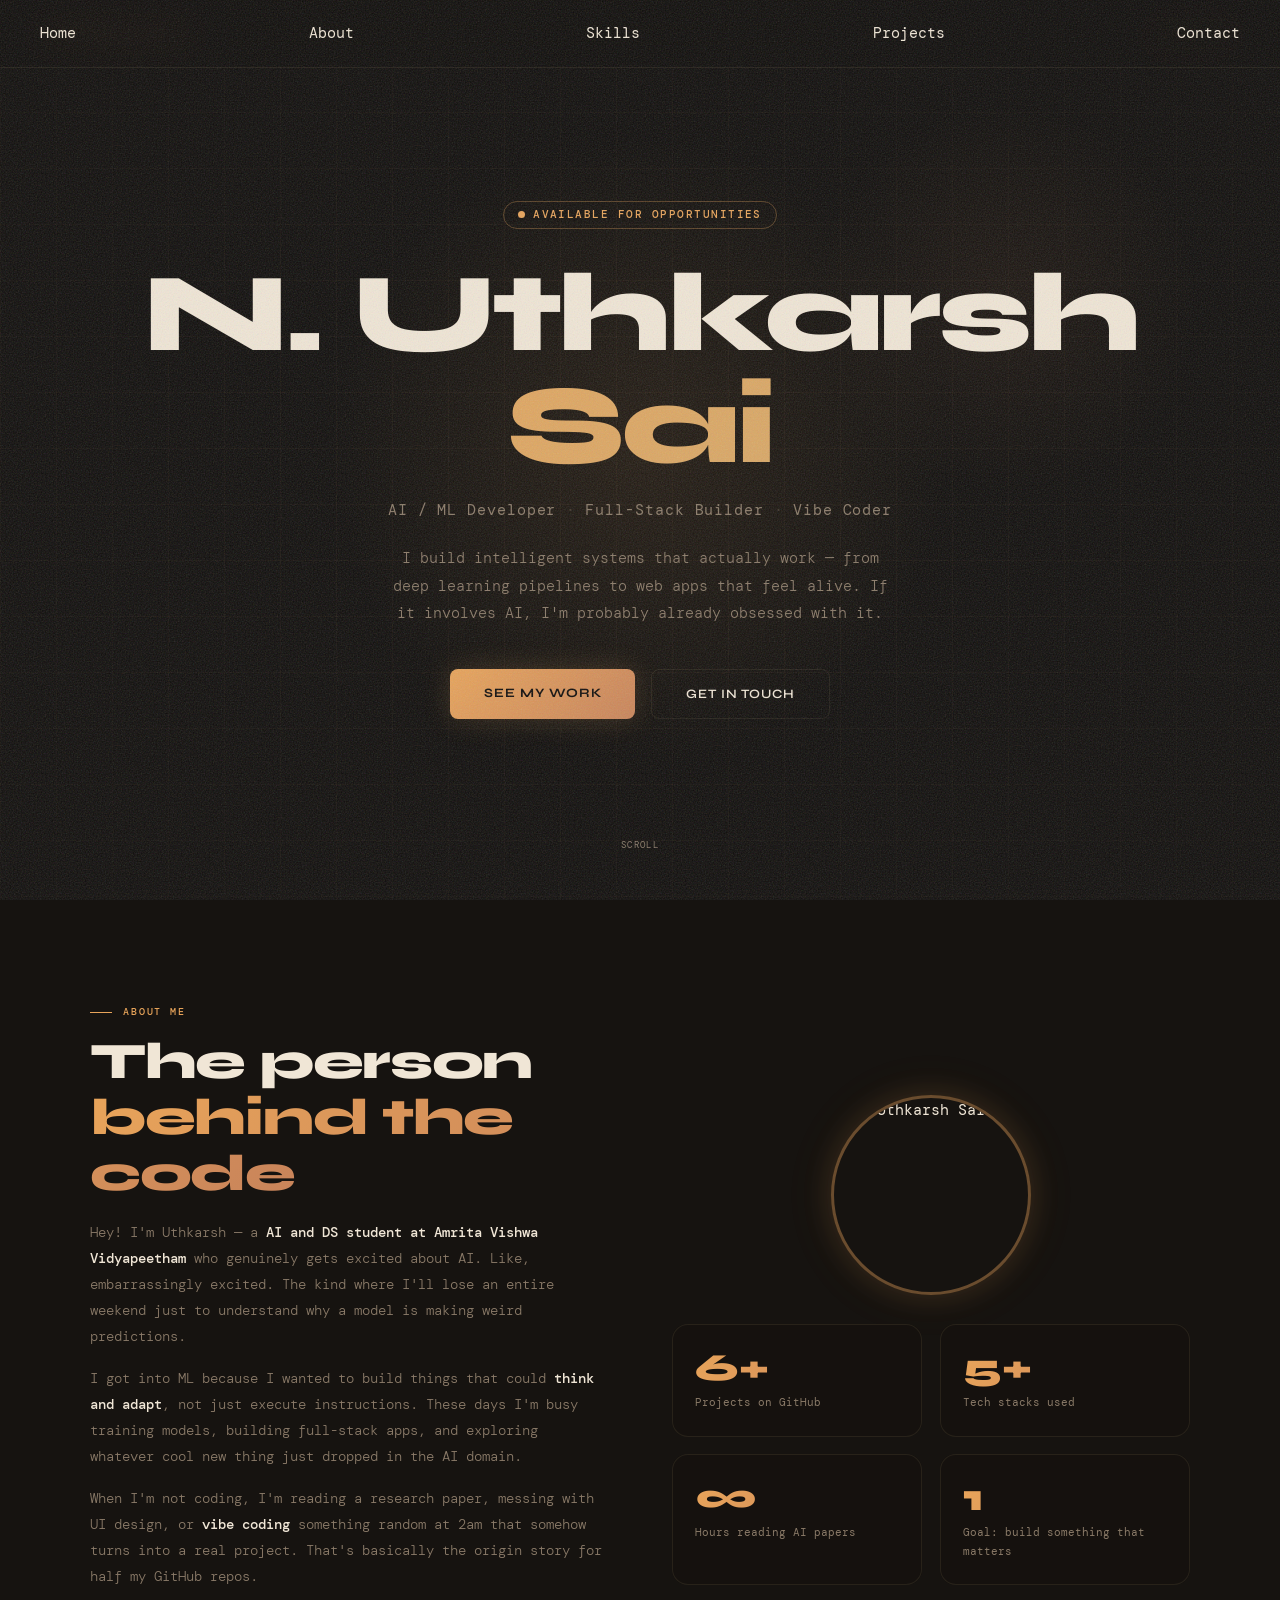
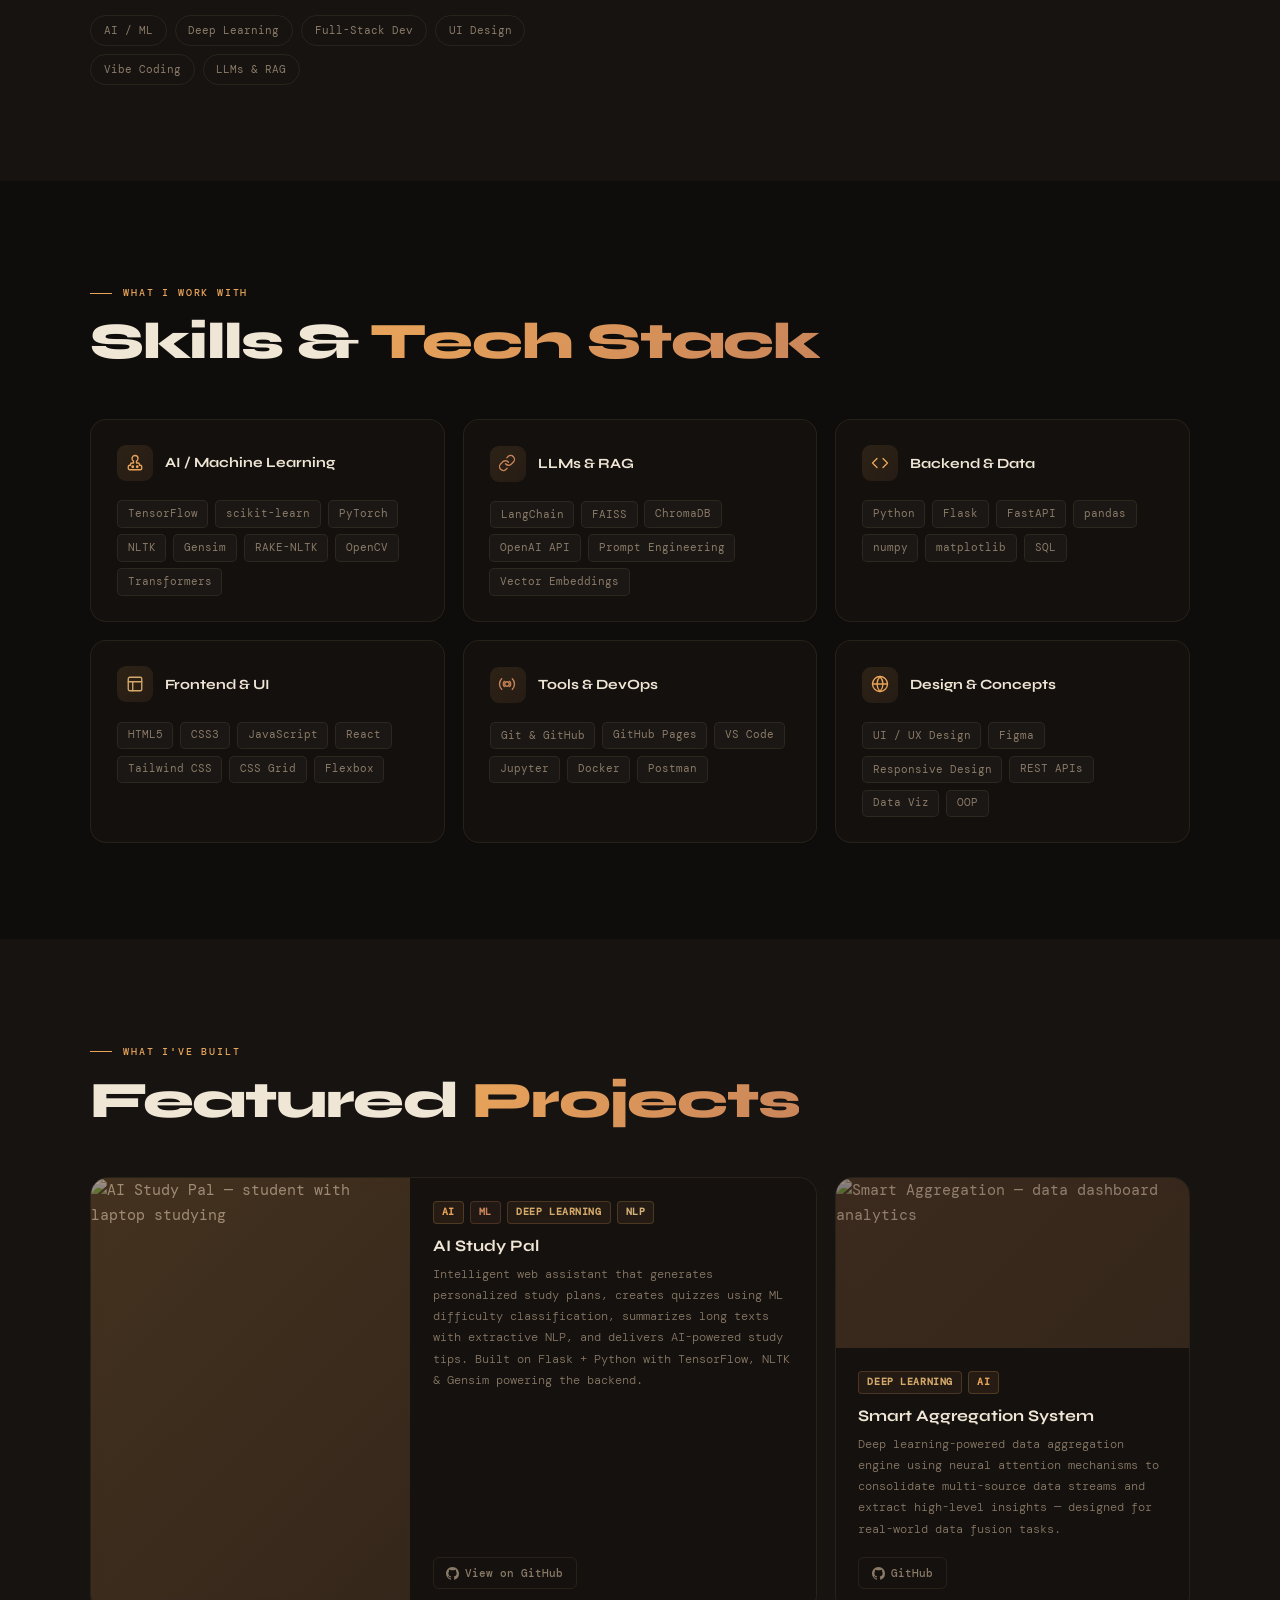
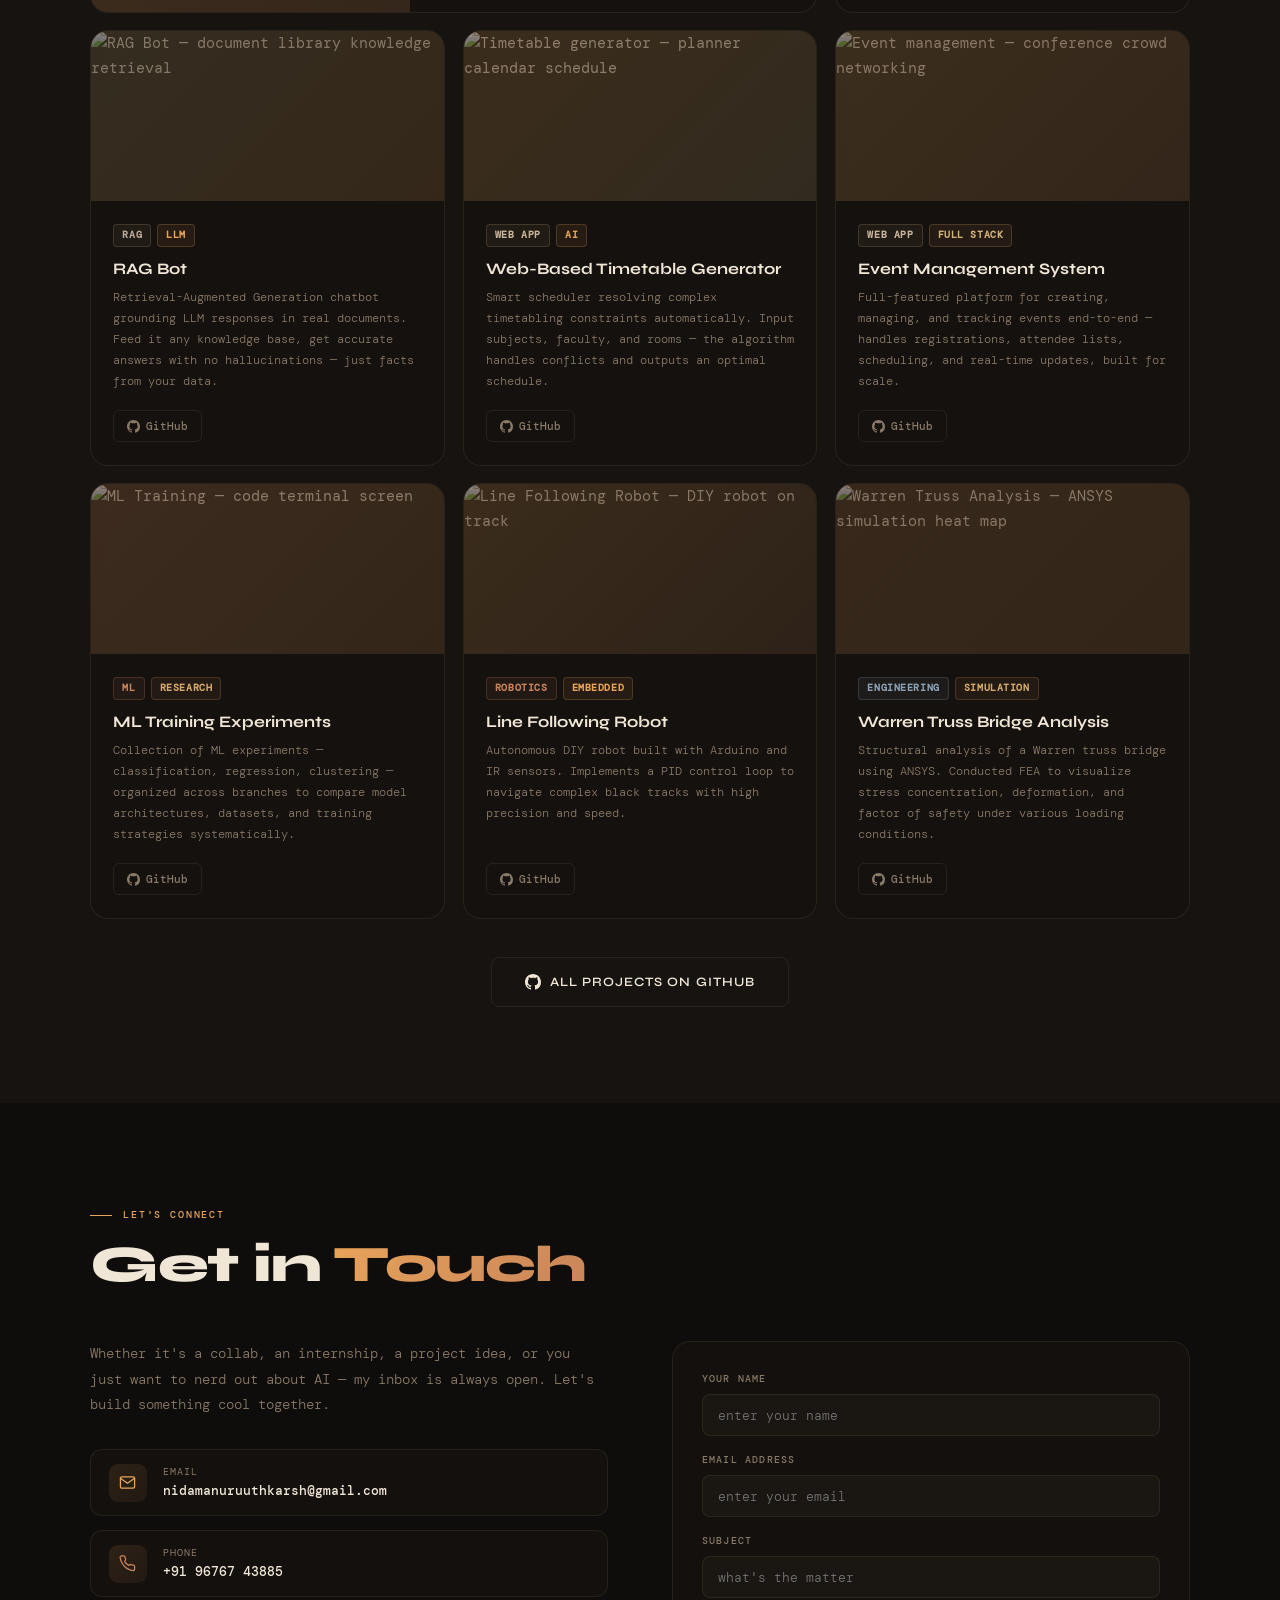
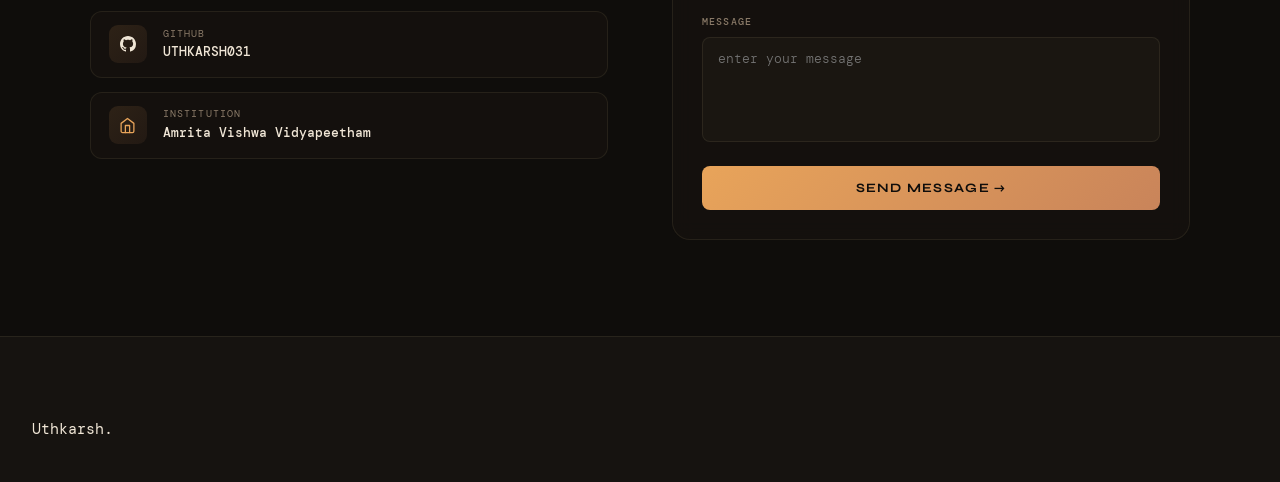
==== index.html @ 948c29a7 "Rename portfolio.html to index.html" ====
<!DOCTYPE html>
<html lang="en">

<head>
  <meta charset="UTF-8" />
  <meta name="viewport" content="width=device-width, initial-scale=1.0" />
  <title>N. Uthkarsh Sai — AI/ML Developer</title>
  <link rel="preconnect" href="https://fonts.googleapis.com" />
  <link rel="preconnect" href="https://fonts.gstatic.com" crossorigin />
  <link
    href="https://fonts.googleapis.com/css2?family=Syne:wght@400;500;600;700;800&family=DM+Mono:wght@300;400;500&display=swap"
    rel="stylesheet" />

  <style>
    /* ======================================================
       TOKENS
    ====================================================== */
    :root {
      --bg: #0f0d0b;
      --surface: #161310;
      --surface2: #1e1a15;
      --border: rgba(255, 220, 160, 0.08);
      --accent: #e8a45a;
      --accent2: #c9845a;
      --accent3: #d4a96a;
      --text: #f0e6d6;
      --muted: #8a7a68;
      --card: rgba(22, 18, 14, 0.8);
      --r: 16px;
      --nh: 68px;
    }

    /* ======================================================
       RESET
    ====================================================== */
    *,
    *::before,
    *::after {
      box-sizing: border-box;
      margin: 0;
      padding: 0;
    }

    html {
      scroll-behavior: smooth;
      scroll-padding-top: var(--nh);
    }

    body {
      background: var(--bg);
      color: var(--text);
      font-family: 'DM Mono', monospace;
      font-size: 15px;
      line-height: 1.65;
      overflow-x: hidden;
    }

    a {
      color: inherit;
      text-decoration: none;
    }

    ul {
      list-style: none;
    }

    ::-webkit-scrollbar {
      width: 3px;
    }

    ::-webkit-scrollbar-track {
      background: var(--bg);
    }

    ::-webkit-scrollbar-thumb {
      background: var(--accent2);
      border-radius: 2px;
    }

    /* grain overlay */
    body::after {
      content: '';
      position: fixed;
      inset: 0;
      pointer-events: none;
      z-index: 9000;
      opacity: 0.18;
      background-image: url("data:image/svg+xml,%3Csvg xmlns='http://www.w3.org/2000/svg' width='300' height='300'%3E%3Cfilter id='n'%3E%3CfeTurbulence type='fractalNoise' baseFrequency='0.75' numOctaves='4' stitchTiles='stitch'/%3E%3C/filter%3E%3Crect width='300' height='300' filter='url(%23n)' opacity='1'/%3E%3C/svg%3E");
    }

    /* ======================================================
       CHECKBOX-POWERED MOBILE MENU  (zero JS)
    ====================================================== */
    #nav-toggle {
      display: none;
    }

    nav {
      position: fixed;
      top: 0;
      left: 0;
      right: 0;
      z-index: 500;
      height: var(--nh);
      display: flex;
      align-items: center;
      justify-content: space-between;
      padding: 0 2.5rem;
      background: rgba(15, 13, 11, 0.9);
      backdrop-filter: blur(18px);
      border-bottom: 1px solid var(--border);
    }

    .nav-logo {
      font-family: 'Syne', sans-serif;
      font-weight: 800;
      font-size: 1.3rem;
      letter-spacing: -0.02em;
      background: linear-gradient(120deg, #e8a45a, #c9845a);
      -webkit-background-clip: text;
      -webkit-text-fill-color: transparent;
      background-clip: text;
    }

    .nav-links {
      display: flex;
      gap: 2.5rem;
      align-items: center;
    }

    .nav-links a {
      font-size: 0.7rem;
      font-weight: 500;
      color: var(--muted);
      text-transform: uppercase;
      letter-spacing: 0.14em;
      transition: color 0.2s;
      position: relative;
      padding-bottom: 2px;
    }

    .nav-links a::after {
      content: '';
      position: absolute;
      bottom: 0;
      left: 0;
      width: 0;
      height: 1px;
      background: var(--accent);
      transition: width 0.3s ease;
    }

    .nav-links a:hover {
      color: var(--text);
    }

    .nav-links a:hover::after {
      width: 100%;
    }

    .nav-cta {
      padding: 0.42rem 1.05rem !important;
      border: 1px solid var(--accent) !important;
      border-radius: 6px;
      color: var(--accent) !important;
      transition: background 0.2s, color 0.2s !important;
    }

    .nav-cta::after {
      display: none !important;
    }

    .nav-cta:hover {
      background: var(--accent) !important;
      color: var(--bg) !important;
    }

    /* hamburger */
    .ham {
      display: none;
      flex-direction: column;
      gap: 5px;
      cursor: pointer;
    }

    .ham span {
      display: block;
      width: 22px;
      height: 2px;
      background: var(--text);
      border-radius: 2px;
      transition: all 0.3s ease;
      transform-origin: center;
    }

    /* mobile drawer */
    .mobile-nav {
      position: fixed;
      top: var(--nh);
      left: 0;
      right: 0;
      background: rgba(15, 13, 11, 0.97);
      backdrop-filter: blur(20px);
      border-bottom: 1px solid var(--border);
      padding: 1rem 2rem 1.5rem;
      z-index: 490;
      display: none;
      flex-direction: column;
    }

    .mobile-nav a {
      display: block;
      padding: 0.85rem 0;
      font-size: 0.8rem;
      color: var(--muted);
      border-bottom: 1px solid var(--border);
      text-transform: uppercase;
      letter-spacing: 0.12em;
      transition: color 0.2s;
    }

    .mobile-nav a:hover {
      color: var(--accent);
    }

    #nav-toggle:checked~.mobile-nav {
      display: flex;
    }

    #nav-toggle:checked~nav .ham span:nth-child(1) {
      transform: rotate(45deg) translate(5px, 5px);
    }

    #nav-toggle:checked~nav .ham span:nth-child(2) {
      opacity: 0;
      width: 0;
    }

    #nav-toggle:checked~nav .ham span:nth-child(3) {
      transform: rotate(-45deg) translate(5px, -5px);
    }

    /* ======================================================
       HERO
    ====================================================== */
    #hero {
      min-height: 100vh;
      display: flex;
      flex-direction: column;
      align-items: center;
      justify-content: center;
      text-align: center;
      padding: calc(var(--nh) + 4rem) 2rem 7rem;
      position: relative;
      overflow: hidden;
    }

    .hero-grid {
      position: absolute;
      inset: 0;
      background-image:
        linear-gradient(rgba(232, 164, 90, 0.04) 1px, transparent 1px),
        linear-gradient(90deg, rgba(232, 164, 90, 0.04) 1px, transparent 1px);
      background-size: 56px 56px;
      animation: gridShift 18s linear infinite;
    }

    .hero-grid::after {
      content: '';
      position: absolute;
      inset: 0;
      background: radial-gradient(ellipse at center, transparent 35%, rgba(15, 13, 11, 0.65) 100%);
      pointer-events: none;
    }

    @keyframes gridShift {
      0% {
        background-position: 0 0
      }

      100% {
        background-position: 56px 56px
      }
    }

    .glow-a {
      position: absolute;
      width: 680px;
      height: 680px;
      background: radial-gradient(circle, rgba(232, 164, 90, 0.09) 0%, transparent 65%);
      top: 50%;
      left: 50%;
      transform: translate(-50%, -50%);
      animation: breathe 7s ease-in-out infinite;
      pointer-events: none;
    }

    .glow-b {
      position: absolute;
      width: 420px;
      height: 420px;
      background: radial-gradient(circle, rgba(201, 132, 90, 0.07) 0%, transparent 65%);
      top: 10%;
      right: 5%;
      animation: breathe-b 9s ease-in-out infinite reverse;
      pointer-events: none;
    }

    @keyframes breathe {

      0%,
      100% {
        opacity: 0.7;
        transform: translate(-50%, -50%) scale(1);
      }

      50% {
        opacity: 1;
        transform: translate(-50%, -50%) scale(1.12);
      }
    }

    @keyframes breathe-b {

      0%,
      100% {
        opacity: 0.7;
        transform: scale(1);
      }

      50% {
        opacity: 1;
        transform: scale(1.1);
      }
    }

    .hero-badge {
      display: inline-flex;
      align-items: center;
      gap: 0.5rem;
      padding: 0.28rem 0.9rem;
      border: 1px solid rgba(232, 164, 90, 0.32);
      border-radius: 100px;
      font-size: 0.66rem;
      font-weight: 500;
      color: var(--accent);
      letter-spacing: 0.14em;
      text-transform: uppercase;
      margin-bottom: 1.8rem;
      position: relative;
      animation: fadeUp 0.7s ease both;
    }

    .dot {
      width: 7px;
      height: 7px;
      background: var(--accent);
      border-radius: 50%;
      flex-shrink: 0;
      position: relative;
      animation: blink 1.4s ease-in-out infinite;
    }

    .dot::after {
      content: '';
      position: absolute;
      inset: -3px;
      border-radius: 50%;
      border: 1px solid var(--accent);
      animation: ping 1.4s ease-out infinite;
      opacity: 0;
    }

    @keyframes ping {
      0% {
        transform: scale(1);
        opacity: 0.6
      }

      100% {
        transform: scale(2.2);
        opacity: 0
      }
    }

    @keyframes blink {

      0%,
      100% {
        opacity: 1
      }

      50% {
        opacity: 0.15
      }
    }

    .hero-name {
      font-family: 'Syne', sans-serif;
      font-size: clamp(3.2rem, 9vw, 7rem);
      font-weight: 800;
      line-height: 1.0;
      letter-spacing: -0.035em;
      animation: fadeUp 0.8s ease 0.1s both;
    }

    .hero-name .plain {
      display: block;
      color: var(--text);
    }

    .hero-name .grad {
      display: block;
      background: linear-gradient(125deg, #e8a45a 0%, #d4a96a 45%, #c9845a 100%);
      background-size: 200%;
      -webkit-background-clip: text;
      -webkit-text-fill-color: transparent;
      background-clip: text;
      animation: shimmer 5s ease infinite;
    }

    @keyframes shimmer {
      0% {
        background-position: 0% 50%;
      }

      50% {
        background-position: 100% 50%;
      }

      100% {
        background-position: 0% 50%;
      }
    }

    .hero-role {
      font-size: clamp(0.75rem, 1.8vw, 0.95rem);
      color: var(--muted);
      margin: 1rem 0 1.4rem;
      letter-spacing: 0.06em;
      animation: fadeUp 0.8s ease 0.2s both;
    }

    .hero-role .sep {
      margin: 0 0.6rem;
      opacity: 0.35;
    }

    .hero-desc {
      font-size: 0.95rem;
      color: var(--muted);
      max-width: 510px;
      margin: 0 auto 2.6rem;
      line-height: 1.8;
      font-weight: 300;
      animation: fadeUp 0.8s ease 0.3s both;
    }

    .hero-btns {
      display: flex;
      gap: 1rem;
      justify-content: center;
      flex-wrap: wrap;
      animation: fadeUp 0.8s ease 0.4s both;
    }

    .btn-p {
      padding: 0.85rem 2.1rem;
      background: linear-gradient(135deg, #e8a45a, #c9845a);
      color: #0f0d0b;
      font-family: 'Syne', sans-serif;
      font-weight: 700;
      font-size: 0.8rem;
      letter-spacing: 0.08em;
      text-transform: uppercase;
      border-radius: 8px;
      transition: transform 0.25s, box-shadow 0.25s;
      box-shadow: 0 0 28px rgba(232, 164, 90, 0.2);
    }

    .btn-p:hover {
      transform: translateY(-3px);
      box-shadow: 0 0 50px rgba(232, 164, 90, 0.36);
    }

    .btn-o {
      padding: 0.85rem 2.1rem;
      border: 1px solid var(--border);
      color: var(--text);
      font-family: 'Syne', sans-serif;
      font-weight: 600;
      font-size: 0.8rem;
      letter-spacing: 0.08em;
      text-transform: uppercase;
      border-radius: 8px;
      transition: border-color 0.25s, color 0.25s, transform 0.25s;
    }

    .btn-o:hover {
      border-color: var(--accent2);
      color: var(--accent2);
      transform: translateY(-3px);
    }

    .scroll-cue {
      position: absolute;
      bottom: 2.5rem;
      left: 50%;
      transform: translateX(-50%);
      display: flex;
      flex-direction: column;
      align-items: center;
      gap: 0.4rem;
    }

    .scroll-cue span {
      font-size: 0.58rem;
      color: var(--muted);
      text-transform: uppercase;
      letter-spacing: 0.16em;
    }

    .scroll-bar {
      width: 1px;
      height: 0;
      background: linear-gradient(to bottom, var(--accent), transparent);
      animation: grow 2s ease-in-out infinite;
    }

    @keyframes grow {
      0% {
        height: 0;
        opacity: 1
      }

      60% {
        height: 44px;
        opacity: 1
      }

      100% {
        height: 44px;
        opacity: 0
      }
    }



    @keyframes fadeUp {
      from {
        opacity: 0;
        transform: translateY(22px);
      }

      to {
        opacity: 1;
        transform: translateY(0);
      }
    }

    /* ======================================================
       SECTION SHARED
    ====================================================== */
    section {
      padding: 6rem 2rem;
    }

    .container {
      max-width: 1100px;
      margin: 0 auto;
    }

    .eyebrow {
      display: inline-flex;
      align-items: center;
      gap: 0.7rem;
      font-size: 0.63rem;
      font-weight: 500;
      color: var(--accent);
      text-transform: uppercase;
      letter-spacing: 0.18em;
      margin-bottom: 0.8rem;
    }

    .eyebrow::before {
      content: '';
      display: block;
      width: 22px;
      height: 1px;
      background: var(--accent);
    }

    .sec-title {
      font-family: 'Syne', sans-serif;
      font-size: clamp(2rem, 4.5vw, 3.2rem);
      font-weight: 800;
      letter-spacing: -0.025em;
      line-height: 1.1;
      margin-bottom: 1rem;
    }

    .sec-title em {
      font-style: normal;
      background: linear-gradient(125deg, #e8a45a, #c9845a);
      -webkit-background-clip: text;
      -webkit-text-fill-color: transparent;
      background-clip: text;
    }

    /* ======================================================
       ABOUT
    ====================================================== */
    #about {
      background: var(--surface);
    }

    .about-grid {
      display: grid;
      grid-template-columns: 1fr 1fr;
      gap: 4rem;
      align-items: center;
    }

    .about-text p {
      font-size: 0.88rem;
      color: var(--muted);
      line-height: 1.85;
      margin-bottom: 1rem;
      font-weight: 300;
    }

    .about-text p strong {
      color: var(--text);
      font-weight: 500;
    }

    .chips {
      display: flex;
      flex-wrap: wrap;
      gap: 0.5rem;
      margin-top: 1.6rem;
    }

    .chip {
      padding: 0.33rem 0.8rem;
      border: 1px solid var(--border);
      border-radius: 100px;
      font-size: 0.7rem;
      color: var(--muted);
      transition: border-color 0.25s, color 0.25s;
    }

    .chip:hover {
      border-color: var(--accent);
      color: var(--accent);
    }

    .stat-grid {
      display: grid;
      grid-template-columns: 1fr 1fr;
      gap: 1.1rem;
    }

    .profile-pic-wrap {
      display: flex;
      justify-content: center;
      margin-bottom: 1.8rem;
    }

    .profile-pic {
      width: 200px;
      height: 200px;
      border-radius: 50%;
      object-fit: cover;
      object-position: top;
      border: 3px solid rgba(232, 164, 90, 0.4);
      box-shadow: 0 0 30px rgba(232, 164, 90, 0.15), 0 0 60px rgba(232, 164, 90, 0.06);
      transition: transform 0.4s, box-shadow 0.4s;
    }

    .profile-pic:hover {
      transform: scale(1.05);
      box-shadow: 0 0 40px rgba(232, 164, 90, 0.3), 0 0 80px rgba(232, 164, 90, 0.1);
    }

    .stat-box {
      background: var(--card);
      border: 1px solid var(--border);
      border-radius: var(--r);
      padding: 1.5rem 1.4rem;
      backdrop-filter: blur(8px);
      transition: border-color 0.3s, transform 0.3s;
    }

    .stat-box:hover {
      border-color: rgba(232, 164, 90, 0.35);
      transform: translateY(-4px);
    }

    .stat-n {
      font-family: 'Syne', sans-serif;
      font-size: 2.4rem;
      font-weight: 800;
      background: linear-gradient(120deg, #e8a45a, #c9845a);
      -webkit-background-clip: text;
      -webkit-text-fill-color: transparent;
      background-clip: text;
      line-height: 1;
      margin-bottom: 0.35rem;
    }

    .stat-l {
      font-size: 0.7rem;
      color: var(--muted);
    }

    /* ======================================================
       SKILLS
    ====================================================== */
    #skills {
      background: var(--bg);
    }

    .skills-grid {
      display: grid;
      grid-template-columns: repeat(auto-fit, minmax(268px, 1fr));
      gap: 1.1rem;
      margin-top: 3rem;
    }

    .sk-card {
      background: var(--card);
      border: 1px solid var(--border);
      border-radius: var(--r);
      padding: 1.6rem;
      backdrop-filter: blur(8px);
      transition: border-color 0.3s, transform 0.3s, box-shadow 0.3s;
    }

    .sk-card:hover {
      border-color: rgba(201, 132, 90, 0.38);
      transform: translateY(-5px);
      box-shadow: 0 16px 50px rgba(0, 0, 0, 0.45), 0 -1px 0 0 rgba(232, 164, 90, 0.3);
    }

    .sk-head {
      display: flex;
      align-items: center;
      gap: 0.75rem;
      margin-bottom: 1.2rem;
    }

    .sk-ico {
      width: 36px;
      height: 36px;
      background: linear-gradient(135deg, rgba(232, 164, 90, 0.12), rgba(201, 132, 90, 0.1));
      border-radius: 9px;
      display: grid;
      place-items: center;
      font-size: 1rem;
      flex-shrink: 0;
    }

    .sk-cat {
      font-family: 'Syne', sans-serif;
      font-size: 0.88rem;
      font-weight: 700;
    }

    .pill-row {
      display: flex;
      flex-wrap: wrap;
      gap: 0.42rem;
    }

    .pill {
      padding: 0.23rem 0.62rem;
      background: rgba(255, 255, 255, 0.03);
      border: 1px solid var(--border);
      border-radius: 5px;
      font-size: 0.68rem;
      color: var(--muted);
      transition: color 0.2s, border-color 0.2s;
    }

    .pill:hover {
      color: var(--text);
      border-color: var(--accent2);
    }

    /* ======================================================
       PROJECTS
    ====================================================== */
    #projects {
      background: var(--surface);
    }

    .proj-grid {
      display: grid;
      grid-template-columns: repeat(3, 1fr);
      gap: 1.1rem;
      margin-top: 3rem;
    }

    .pc {
      background: var(--card);
      border: 1px solid var(--border);
      border-radius: 18px;
      overflow: hidden;
      backdrop-filter: blur(8px);
      transition: border-color 0.35s, transform 0.35s, box-shadow 0.35s;
      display: flex;
      flex-direction: column;
    }

    .pc:hover {
      border-color: rgba(232, 164, 90, 0.32);
      transform: translateY(-7px);
      box-shadow: 0 22px 65px rgba(0, 0, 0, 0.5), 0 0 28px rgba(232, 164, 90, 0.08);
    }

    .pc.feat {
      grid-column: span 2;
      flex-direction: row;
    }

    .pthumb {
      min-height: 170px;
      display: flex;
      align-items: center;
      justify-content: center;
      position: relative;
      overflow: hidden;
      flex-shrink: 0;
    }

    .pc:hover .pthumb-img {
      opacity: 0.65 !important;
      transform: scale(1.06);
    }

    .pc.feat .pthumb {
      width: 44%;
      min-height: unset;
    }




    .pbody {
      padding: 1.4rem;
      display: flex;
      flex-direction: column;
      flex: 1;
    }

    .ptags {
      display: flex;
      flex-wrap: wrap;
      gap: 0.38rem;
      margin-bottom: 0.75rem;
    }

    .pt {
      padding: 0.16rem 0.5rem;
      border-radius: 4px;
      font-size: 0.6rem;
      font-weight: 600;
      letter-spacing: 0.06em;
      text-transform: uppercase;
    }

    .t-ai {
      background: rgba(232, 164, 90, 0.08);
      color: #e8a45a;
      border: 1px solid rgba(232, 164, 90, 0.22);
    }

    .t-ml {
      background: rgba(201, 132, 90, 0.08);
      color: #c9845a;
      border: 1px solid rgba(201, 132, 90, 0.22);
    }

    .t-dl {
      background: rgba(212, 140, 90, 0.08);
      color: #d4a96a;
      border: 1px solid rgba(212, 140, 90, 0.22);
    }

    .t-web {
      background: rgba(180, 155, 110, 0.08);
      color: #c8b49a;
      border: 1px solid rgba(180, 155, 110, 0.22);
    }

    .t-nlp {
      background: rgba(212, 160, 90, 0.08);
      color: #d4b07a;
      border: 1px solid rgba(212, 160, 90, 0.22);
    }

    .t-rag {
      background: rgba(180, 155, 110, 0.08);
      color: #b8a898;
      border: 1px solid rgba(180, 155, 110, 0.22);
    }

    .t-eng {
      background: rgba(140, 160, 180, 0.08);
      color: #8aa0b4;
      border: 1px solid rgba(140, 160, 180, 0.22);
    }

    .ptitle {
      font-family: 'Syne', sans-serif;
      font-size: 1rem;
      font-weight: 700;
      line-height: 1.3;
      margin-bottom: 0.45rem;
    }

    .pdesc {
      font-size: 0.78rem;
      color: var(--muted);
      line-height: 1.7;
      margin-bottom: 1.1rem;
      flex: 1;
      font-weight: 300;
    }

    .pfoot {
      display: flex;
      gap: 0.65rem;
      margin-top: auto;
    }

    .plink {
      display: inline-flex;
      align-items: center;
      gap: 0.38rem;
      font-size: 0.7rem;
      font-weight: 500;
      color: var(--muted);
      padding: 0.36rem 0.8rem;
      border: 1px solid var(--border);
      border-radius: 6px;
      transition: color 0.2s, border-color 0.2s;
    }

    .plink:hover {
      color: var(--accent);
      border-color: var(--accent);
    }

    .plink svg {
      width: 13px;
      height: 13px;
      flex-shrink: 0;
    }

    .proj-cta {
      text-align: center;
      margin-top: 2.4rem;
    }

    /* ======================================================
       CONTACT
    ====================================================== */
    #contact {
      background: var(--bg);
    }

    .contact-grid {
      display: grid;
      grid-template-columns: 1fr 1fr;
      gap: 4rem;
      align-items: start;
      margin-top: 3rem;
    }

    .contact-blurb {
      font-size: 0.88rem;
      color: var(--muted);
      line-height: 1.8;
      margin-bottom: 2rem;
      font-weight: 300;
    }

    .clist {
      display: flex;
      flex-direction: column;
      gap: 0.85rem;
    }

    .ci {
      display: flex;
      align-items: center;
      gap: 1rem;
      padding: 0.85rem 1.1rem;
      background: var(--card);
      border: 1px solid var(--border);
      border-radius: 12px;
      transition: border-color 0.25s, transform 0.25s;
    }

    .ci:hover {
      border-color: rgba(232, 164, 90, 0.35);
      transform: translateX(5px);
    }

    .cico {
      width: 38px;
      height: 38px;
      background: linear-gradient(135deg, rgba(232, 164, 90, 0.12), rgba(201, 132, 90, 0.08));
      border-radius: 9px;
      display: grid;
      place-items: center;
      font-size: 1rem;
      flex-shrink: 0;
    }

    .clbl {
      font-size: 0.6rem;
      color: var(--muted);
      text-transform: uppercase;
      letter-spacing: 0.12em;
    }

    .cval {
      font-size: 0.82rem;
      font-weight: 500;
      color: var(--text);
    }

    /* form */
    .cform {
      background: var(--card);
      border: 1px solid var(--border);
      border-radius: 18px;
      padding: 1.8rem;
      backdrop-filter: blur(10px);
    }

    .fg {
      margin-bottom: 1rem;
    }

    .fg label {
      display: block;
      font-size: 0.62rem;
      font-weight: 500;
      color: var(--muted);
      text-transform: uppercase;
      letter-spacing: 0.12em;
      margin-bottom: 0.42rem;
    }

    .fg input,
    .fg textarea {
      width: 100%;
      background: rgba(255, 220, 160, 0.03);
      border: 1px solid var(--border);
      border-radius: 8px;
      padding: 0.72rem 0.92rem;
      color: var(--text);
      font-family: 'DM Mono', monospace;
      font-size: 0.8rem;
      font-weight: 300;
      outline: none;
      resize: none;
      transition: border-color 0.25s, box-shadow 0.25s;
    }

    .fg textarea {
      height: 105px;
    }

    .fg input:focus,
    .fg textarea:focus {
      border-color: var(--accent);
      box-shadow: 0 0 0 3px rgba(232, 164, 90, 0.07);
    }

    .fsub {
      width: 100%;
      padding: 0.88rem;
      background: linear-gradient(135deg, #e8a45a, #c9845a);
      color: #0f0d0b;
      font-family: 'Syne', sans-serif;
      font-weight: 700;
      font-size: 0.8rem;
      letter-spacing: 0.1em;
      text-transform: uppercase;
      border: none;
      border-radius: 8px;
      cursor: pointer;
      transition: transform 0.25s, box-shadow 0.25s;
    }

    .fsub:hover {
      transform: translateY(-2px);
      box-shadow: 0 0 40px rgba(232, 164, 90, 0.28);
    }

    .fsub:active {
      transform: translateY(0);
    }

    /* ======================================================
       FOOTER
    ====================================================== */
    footer {
      background: var(--surface);
      border-top: 1px solid var(--border);
      padding: 5rem 2rem 2.5rem;
      position: relative;
    }

    .footer-grid {
      max-width: 1100px;
      margin: 0 auto;
      display: grid;
      grid-template-columns: 2fr 1fr 1fr 1.2fr;
      gap: 3rem;
      margin-bottom: 4rem;
    }

    .footer-col h4 {
      font-family: 'Syne', sans-serif;
      font-size: 0.75rem;
      font-weight: 700;
      color: var(--text);
      text-transform: uppercase;
      letter-spacing: 0.12em;
      margin-bottom: 1.5rem;
    }

    .footer-about .footer-logo {
      display: inline-block;
      font-family: 'Syne', sans-serif;
      font-weight: 800;
      font-size: 1.5rem;
      background: linear-gradient(120deg, #e8a45a, #c9845a);
      -webkit-background-clip: text;
      -webkit-text-fill-color: transparent;
      background-clip: text;
      margin-bottom: 1rem;
    }

    .footer-about p {
      font-size: 0.82rem;
      color: var(--muted);
      line-height: 1.7;
      max-width: 280px;
    }

    .footer-links ul,
    .footer-socials ul {
      display: flex;
      flex-direction: column;
      gap: 0.8rem;
    }

    .footer-links a,
    .footer-socials a {
      font-size: 0.8rem;
      color: var(--muted);
      transition: color 0.2s, transform 0.2s;
      display: inline-block;
    }

    .footer-links a:hover,
    .footer-socials a:hover {
      color: var(--accent);
      transform: translateX(4px);
    }

    .footer-contact p {
      font-size: 0.8rem;
      color: var(--muted);
      margin-bottom: 0.8rem;
      display: flex;
      align-items: center;
      gap: 0.6rem;
    }

    .footer-contact svg {
      width: 14px;
      height: 14px;
      color: var(--accent);
    }

    .footer-bottom {
      max-width: 1100px;
      margin: 0 auto;
      padding-top: 2rem;
      border-top: 1px solid var(--border);
      display: flex;
      justify-content: space-between;
      align-items: center;
      flex-wrap: wrap;
      gap: 1rem;
    }

    .footer-copy {
      font-size: 0.72rem;
      color: var(--muted);
    }

    .footer-credit {
      font-size: 0.72rem;
      color: var(--muted);
      font-style: italic;
    }

    .footer-credit strong {
      color: var(--accent2);
      font-weight: 500;
    }

    @media (max-width: 850px) {
      .footer-grid {
        grid-template-columns: 1fr 1fr;
        gap: 2.5rem;
      }
    }

    @media (max-width: 500px) {
      footer {
        padding-top: 3.5rem;
      }

      .footer-grid {
        grid-template-columns: 1fr;
        gap: 2rem;
      }

      .footer-bottom {
        flex-direction: column;
        text-align: center;
      }
    }

    /* ======================================================
       GITHUB SVG helper
    ====================================================== */
    .gh {
      width: 13px;
      height: 13px;
      flex-shrink: 0;
    }

    /* ======================================================
       RESPONSIVE
    ====================================================== */
    @media (max-width: 960px) {
      .proj-grid {
        grid-template-columns: 1fr 1fr;
      }

      .pc.feat {
        grid-column: span 2;
        flex-direction: column;
      }

      .pc.feat .pthumb {
        width: 100%;
        min-height: 170px;
      }

      .about-grid {
        grid-template-columns: 1fr;
        gap: 2.5rem;
      }

      .contact-grid {
        grid-template-columns: 1fr;
        gap: 2.2rem;
      }
    }

    @media (max-width: 680px) {
      nav {
        padding: 0 1.5rem;
      }

      .nav-links {
        display: none;
      }

      .ham {
        display: flex;
      }

      section {
        padding: 4rem 1.25rem;
      }

      .proj-grid {
        grid-template-columns: 1fr;
      }

      .pc.feat {
        grid-column: span 1;
      }

      .stat-grid {
        grid-template-columns: 1fr 1fr;
      }

      .footer-inner {
        flex-direction: column;
        text-align: center;
      }

      .fnav {
        justify-content: center;
      }
    }
  </style>
</head>

<body>

  <!-- ================================================
     MOBILE MENU TOGGLE (zero JS — checkbox hack)
================================================ -->
  <input type="checkbox" id="nav-toggle" />

  <nav>
    <a href="#hero" class="nav-logo">Uthkarsh.</a>
    <ul class="nav-links">
      <li><a href="#about">About</a></li>
      <li><a href="#skills">Skills</a></li>
      <li><a href="#projects">Projects</a></li>
      <li><a href="#contact" class="nav-cta">Contact</a></li>
    </ul>
    <label for="nav-toggle" class="ham" aria-label="Toggle menu">
      <span></span><span></span><span></span>
    </label>
  </nav>

  <div class="mobile-nav">
    <a href="#about">About</a>
    <a href="#skills">Skills</a>
    <a href="#projects">Projects</a>
    <a href="#contact">Contact</a>
  </div>

  <!-- ================================================
     HERO
================================================ -->
  <section id="hero">
    <div class="hero-grid"></div>
    <div class="glow-a"></div>
    <div class="glow-b"></div>

    <div class="hero-badge"><span class="dot"></span> Available for Opportunities</div>

    <h1 class="hero-name">
      <span class="plain">N. Uthkarsh</span>
      <span class="grad">Sai</span>
    </h1>

    <p class="hero-role">
      AI / ML Developer<span class="sep">·</span>Full-Stack Builder<span class="sep">·</span>Vibe Coder
    </p>

    <p class="hero-desc">
      I build intelligent systems that actually work — from deep learning pipelines to
      web apps that feel alive. If it involves AI, I'm probably already obsessed with it.
    </p>

    <div class="hero-btns">
      <a href="#projects" class="btn-p">See My Work</a>
      <a href="#contact" class="btn-o">Get in Touch</a>
    </div>

    <div class="scroll-cue">
      <span>Scroll</span>
      <div class="scroll-bar"></div>
    </div>
  </section>

  <!-- ================================================
     ABOUT
================================================ -->
  <section id="about">
    <div class="container">
      <div class="about-grid">

        <div>
          <p class="eyebrow">About Me</p>
          <h2 class="sec-title">The person <em>behind the code</em></h2>
          <div class="about-text">
            <p>Hey! I'm Uthkarsh — a <strong>AI and DS student at Amrita Vishwa Vidyapeetham</strong> who genuinely gets
              excited about AI. Like, embarrassingly excited. The kind where I'll lose an entire weekend just to
              understand why a model is making weird predictions.</p>
            <p>I got into ML because I wanted to build things that could <strong>think and adapt</strong>, not just
              execute instructions. These days I'm busy training models, building full-stack apps, and exploring
              whatever cool new thing just dropped in the AI domain.</p>
            <p>When I'm not coding, I'm reading a research paper, messing with UI design, or <strong>vibe
                coding</strong> something random at 2am that somehow turns into a real project. That's basically the
              origin story for half my GitHub repos.</p>
          </div>
          <div class="chips">
            <span class="chip">AI / ML</span>
            <span class="chip">Deep Learning</span>
            <span class="chip">Full-Stack Dev</span>
            <span class="chip">UI Design</span>
            <span class="chip">Vibe Coding</span>
            <span class="chip">LLMs &amp; RAG</span>
          </div>
        </div>

        <div>
          <div class="profile-pic-wrap">
            <img
              src="C:\Users\uthka\.gemini\antigravity\brain\37207df0-dc0d-4128-b803-e2a9fe439cb8\media__1774162136945.jpg"
              alt="N. Uthkarsh Sai" class="profile-pic" />
          </div>
          <div class="stat-grid">
            <div class="stat-box">
              <div class="stat-n">6+</div>
              <div class="stat-l">Projects on GitHub</div>
            </div>
            <div class="stat-box">
              <div class="stat-n">5+</div>
              <div class="stat-l">Tech stacks used</div>
            </div>
            <div class="stat-box">
              <div class="stat-n">∞</div>
              <div class="stat-l">Hours reading AI papers</div>
            </div>
            <div class="stat-box">
              <div class="stat-n">1</div>
              <div class="stat-l">Goal: build something that matters</div>
            </div>
          </div>
        </div>

      </div>
    </div>
  </section>

  <!-- ================================================
     SKILLS
================================================ -->
  <section id="skills">
    <div class="container">
      <p class="eyebrow">What I Work With</p>
      <h2 class="sec-title">Skills &amp; <em>Tech Stack</em></h2>

      <div class="skills-grid">

        <div class="sk-card">
          <div class="sk-head">
            <div class="sk-ico"><svg width="18" height="18" viewBox="0 0 24 24" fill="none" stroke="var(--accent)"
                stroke-width="1.8" stroke-linecap="round" stroke-linejoin="round">
                <path
                  d="M12 2a4 4 0 0 1 4 4c0 1.5-.8 2.8-2 3.5V12h2a2 2 0 0 1 2 2v1h1a2 2 0 0 1 2 2v2a2 2 0 0 1-2 2H5a2 2 0 0 1-2-2v-2a2 2 0 0 1 2-2h1v-1a2 2 0 0 1 2-2h2V9.5C8.8 8.8 8 7.5 8 6a4 4 0 0 1 4-4z" />
                <circle cx="9" cy="17" r="1" />
                <circle cx="15" cy="17" r="1" />
              </svg></div>
            <div class="sk-cat">AI / Machine Learning</div>
          </div>
          <div class="pill-row">
            <span class="pill">TensorFlow</span><span class="pill">scikit-learn</span>
            <span class="pill">PyTorch</span><span class="pill">NLTK</span>
            <span class="pill">Gensim</span><span class="pill">RAKE-NLTK</span>
            <span class="pill">OpenCV</span><span class="pill">Transformers</span>
          </div>
        </div>

        <div class="sk-card">
          <div class="sk-head">
            <div class="sk-ico"><svg width="18" height="18" viewBox="0 0 24 24" fill="none" stroke="var(--accent2)"
                stroke-width="1.8" stroke-linecap="round" stroke-linejoin="round">
                <path d="M10 13a5 5 0 0 0 7.54.54l3-3a5 5 0 0 0-7.07-7.07l-1.72 1.71" />
                <path d="M14 11a5 5 0 0 0-7.54-.54l-3 3a5 5 0 0 0 7.07 7.07l1.71-1.71" />
              </svg></div>
            <div class="sk-cat">LLMs &amp; RAG</div>
          </div>
          <div class="pill-row">
            <span class="pill">LangChain</span><span class="pill">FAISS</span>
            <span class="pill">ChromaDB</span><span class="pill">OpenAI API</span>
            <span class="pill">Prompt Engineering</span><span class="pill">Vector Embeddings</span>
          </div>
        </div>

        <div class="sk-card">
          <div class="sk-head">
            <div class="sk-ico"><svg width="18" height="18" viewBox="0 0 24 24" fill="none" stroke="var(--accent)"
                stroke-width="1.8" stroke-linecap="round" stroke-linejoin="round">
                <polyline points="16 18 22 12 16 6" />
                <polyline points="8 6 2 12 8 18" />
              </svg></div>
            <div class="sk-cat">Backend &amp; Data</div>
          </div>
          <div class="pill-row">
            <span class="pill">Python</span><span class="pill">Flask</span>
            <span class="pill">FastAPI</span><span class="pill">pandas</span>
            <span class="pill">numpy</span><span class="pill">matplotlib</span><span class="pill">SQL</span>
          </div>
        </div>

        <div class="sk-card">
          <div class="sk-head">
            <div class="sk-ico"><svg width="18" height="18" viewBox="0 0 24 24" fill="none" stroke="var(--accent3)"
                stroke-width="1.8" stroke-linecap="round" stroke-linejoin="round">
                <rect x="3" y="3" width="18" height="18" rx="2" ry="2" />
                <path d="M3 9h18" />
                <path d="M9 21V9" />
              </svg></div>
            <div class="sk-cat">Frontend &amp; UI</div>
          </div>
          <div class="pill-row">
            <span class="pill">HTML5</span><span class="pill">CSS3</span>
            <span class="pill">JavaScript</span><span class="pill">React</span>
            <span class="pill">Tailwind CSS</span><span class="pill">CSS Grid</span><span class="pill">Flexbox</span>
          </div>
        </div>

        <div class="sk-card">
          <div class="sk-head">
            <div class="sk-ico"><svg width="18" height="18" viewBox="0 0 24 24" fill="none" stroke="var(--accent2)"
                stroke-width="1.8" stroke-linecap="round" stroke-linejoin="round">
                <circle cx="12" cy="12" r="3" />
                <path d="M19.07 4.93a10 10 0 0 1 0 14.14M4.93 4.93a10 10 0 0 0 0 14.14" />
                <path d="M15.54 8.46a5 5 0 0 1 0 7.07M8.46 8.46a5 5 0 0 0 0 7.07" />
              </svg></div>
            <div class="sk-cat">Tools &amp; DevOps</div>
          </div>
          <div class="pill-row">
            <span class="pill">Git &amp; GitHub</span><span class="pill">GitHub Pages</span>
            <span class="pill">VS Code</span><span class="pill">Jupyter</span>
            <span class="pill">Docker</span><span class="pill">Postman</span>
          </div>
        </div>

        <div class="sk-card">
          <div class="sk-head">
            <div class="sk-ico"><svg width="18" height="18" viewBox="0 0 24 24" fill="none" stroke="var(--accent)"
                stroke-width="1.8" stroke-linecap="round" stroke-linejoin="round">
                <circle cx="12" cy="12" r="10" />
                <path d="M2 12h20" />
                <path d="M12 2a15.3 15.3 0 0 1 4 10 15.3 15.3 0 0 1-4 10 15.3 15.3 0 0 1-4-10 15.3 15.3 0 0 1 4-10z" />
              </svg></div>
            <div class="sk-cat">Design &amp; Concepts</div>
          </div>
          <div class="pill-row">
            <span class="pill">UI / UX Design</span><span class="pill">Figma</span>
            <span class="pill">Responsive Design</span><span class="pill">REST APIs</span>
            <span class="pill">Data Viz</span><span class="pill">OOP</span>
          </div>
        </div>

      </div>
    </div>
  </section>

  <!-- ================================================
     PROJECTS
================================================ -->
  <section id="projects">
    <div class="container">
      <p class="eyebrow">What I've Built</p>
      <h2 class="sec-title">Featured <em>Projects</em></h2>

      <div class="proj-grid">

        <!-- FEATURED: AI Study Pal -->
        <div class="pc feat">
          <div class="pthumb">
            <img src="https://images.unsplash.com/photo-1516321318423-f06f85e504b3?w=600&q=80&auto=format&fit=crop"
              alt="AI Study Pal — student with laptop studying" loading="lazy"
              style="width:100%;height:100%;object-fit:cover;position:absolute;inset:0;opacity:0.55;transition:opacity 0.4s,transform 0.5s;"
              class="pthumb-img" />
            <div
              style="position:absolute;inset:0;background:linear-gradient(135deg,rgba(232,164,90,0.22),rgba(201,132,90,0.18));">
            </div>
          </div>
          <div class="pbody">
            <div class="ptags">
              <span class="pt t-ai">AI</span>
              <span class="pt t-ml">ML</span>
              <span class="pt t-dl">Deep Learning</span>
              <span class="pt t-nlp">NLP</span>
            </div>
            <h3 class="ptitle">AI Study Pal</h3>
            <p class="pdesc">Intelligent web assistant that generates personalized study plans, creates quizzes using ML
              difficulty classification, summarizes long texts with extractive NLP, and delivers AI-powered study tips.
              Built on Flask + Python with TensorFlow, NLTK &amp; Gensim powering the backend.</p>
            <div class="pfoot">
              <a href="https://github.com/UTHKARSH031/ai-study-pal" target="_blank" class="plink">
                <svg class="gh" viewBox="0 0 24 24" fill="currentColor">
                  <path
                    d="M12 0C5.37 0 0 5.37 0 12c0 5.31 3.435 9.795 8.205 11.385.6.105.825-.255.825-.57 0-.285-.015-1.23-.015-2.235-3.015.555-3.795-.735-4.035-1.41-.135-.345-.72-1.41-1.23-1.695-.42-.225-1.02-.78-.015-.795.945-.015 1.62.87 1.845 1.23 1.08 1.815 2.805 1.305 3.495.99.105-.78.42-1.305.765-1.605-2.67-.3-5.46-1.335-5.46-5.925 0-1.305.465-2.385 1.23-3.225-.12-.3-.54-1.53.12-3.18 0 0 1.005-.315 3.3 1.23.96-.27 1.98-.405 3-.405s2.04.135 3 .405c2.295-1.56 3.3-1.23 3.3-1.23.66 1.65.24 2.88.12 3.18.765.84 1.23 1.905 1.23 3.225 0 4.605-2.805 5.625-5.475 5.925.435.375.81 1.095.81 2.22 0 1.605-.015 2.895-.015 3.3 0 .315.225.69.825.57A12.02 12.02 0 0024 12c0-6.63-5.37-12-12-12z" />
                </svg>
                View on GitHub
              </a>
            </div>
          </div>
        </div>

        <!-- Smart Aggregation System -->
        <div class="pc">
          <div class="pthumb">
            <img src="https://images.unsplash.com/photo-1551288049-bebda4e38f71?w=600&q=80&auto=format&fit=crop"
              alt="Smart Aggregation — data dashboard analytics" loading="lazy"
              style="width:100%;height:100%;object-fit:cover;position:absolute;inset:0;opacity:0.5;transition:opacity 0.4s,transform 0.5s;"
              class="pthumb-img" />
            <div
              style="position:absolute;inset:0;background:linear-gradient(135deg,rgba(212,140,90,0.2),rgba(201,132,90,0.18));">
            </div>
          </div>
          <div class="pbody">
            <div class="ptags"><span class="pt t-dl">Deep Learning</span><span class="pt t-ai">AI</span></div>
            <h3 class="ptitle">Smart Aggregation System</h3>
            <p class="pdesc">Deep learning-powered data aggregation engine using neural attention mechanisms to
              consolidate multi-source data streams and extract high-level insights — designed for real-world data
              fusion tasks.</p>
            <div class="pfoot">
              <a href="https://github.com/UTHKARSH031" target="_blank" class="plink">
                <svg class="gh" viewBox="0 0 24 24" fill="currentColor">
                  <path
                    d="M12 0C5.37 0 0 5.37 0 12c0 5.31 3.435 9.795 8.205 11.385.6.105.825-.255.825-.57 0-.285-.015-1.23-.015-2.235-3.015.555-3.795-.735-4.035-1.41-.135-.345-.72-1.41-1.23-1.695-.42-.225-1.02-.78-.015-.795.945-.015 1.62.87 1.845 1.23 1.08 1.815 2.805 1.305 3.495.99.105-.78.42-1.305.765-1.605-2.67-.3-5.46-1.335-5.46-5.925 0-1.305.465-2.385 1.23-3.225-.12-.3-.54-1.53.12-3.18 0 0 1.005-.315 3.3 1.23.96-.27 1.98-.405 3-.405s2.04.135 3 .405c2.295-1.56 3.3-1.23 3.3-1.23.66 1.65.24 2.88.12 3.18.765.84 1.23 1.905 1.23 3.225 0 4.605-2.805 5.625-5.475 5.925.435.375.81 1.095.81 2.22 0 1.605-.015 2.895-.015 3.3 0 .315.225.69.825.57A12.02 12.02 0 0024 12c0-6.63-5.37-12-12-12z" />
                </svg>
                GitHub
              </a>
            </div>
          </div>
        </div>

        <!-- RAG Bot -->
        <div class="pc">
          <div class="pthumb">
            <img src="https://media.istockphoto.com/id/2150086022/vector/rag-or-retrieval-augmented-generation-for-precise-response-outline-diagram.jpg?s=612x612&w=0&k=20&c=Upyv2wn4MAyCCxc9MJehfTA11UPdZYIVPuXppAlur5A="
              alt="RAG Bot — document library knowledge retrieval" loading="lazy"
              style="width:100%;height:100%;object-fit:cover;position:absolute;inset:0;opacity:0.45;transition:opacity 0.4s,transform 0.5s;"
              class="pthumb-img" />
            <div
              style="position:absolute;inset:0;background:linear-gradient(135deg,rgba(180,155,110,0.2),rgba(232,164,90,0.15));">
            </div>
          </div>
          <div class="pbody">
            <div class="ptags"><span class="pt t-rag">RAG</span><span class="pt t-ai">LLM</span></div>
            <h3 class="ptitle">RAG Bot</h3>
            <p class="pdesc">Retrieval-Augmented Generation chatbot grounding LLM responses in real documents. Feed it
              any knowledge base, get accurate answers with no hallucinations — just facts from your data.</p>
            <div class="pfoot">
              <a href="https://github.com/UTHKARSH031/rag-bot-" target="_blank" class="plink">
                <svg class="gh" viewBox="0 0 24 24" fill="currentColor">
                  <path
                    d="M12 0C5.37 0 0 5.37 0 12c0 5.31 3.435 9.795 8.205 11.385.6.105.825-.255.825-.57 0-.285-.015-1.23-.015-2.235-3.015.555-3.795-.735-4.035-1.41-.135-.345-.72-1.41-1.23-1.695-.42-.225-1.02-.78-.015-.795.945-.015 1.62.87 1.845 1.23 1.08 1.815 2.805 1.305 3.495.99.105-.78.42-1.305.765-1.605-2.67-.3-5.46-1.335-5.46-5.925 0-1.305.465-2.385 1.23-3.225-.12-.3-.54-1.53.12-3.18 0 0 1.005-.315 3.3 1.23.96-.27 1.98-.405 3-.405s2.04.135 3 .405c2.295-1.56 3.3-1.23 3.3-1.23.66 1.65.24 2.88.12 3.18.765.84 1.23 1.905 1.23 3.225 0 4.605-2.805 5.625-5.475 5.925.435.375.81 1.095.81 2.22 0 1.605-.015 2.895-.015 3.3 0 .315.225.69.825.57A12.02 12.02 0 0024 12c0-6.63-5.37-12-12-12z" />
                </svg>
                GitHub
              </a>
            </div>
          </div>
        </div>

        <!-- Timetable Generator -->
        <div class="pc">
          <div class="pthumb">
            <img src="https://images.unsplash.com/photo-1506784983877-45594efa4cbe?w=600&q=80&auto=format&fit=crop"
              alt="Timetable generator — planner calendar schedule" loading="lazy"
              style="width:100%;height:100%;object-fit:cover;position:absolute;inset:0;opacity:0.48;transition:opacity 0.4s,transform 0.5s;"
              class="pthumb-img" />
            <div
              style="position:absolute;inset:0;background:linear-gradient(135deg,rgba(232,164,90,0.18),rgba(180,155,110,0.18));">
            </div>
          </div>
          <div class="pbody">
            <div class="ptags"><span class="pt t-web">Web App</span><span class="pt t-ai">AI</span></div>
            <h3 class="ptitle">Web-Based Timetable Generator</h3>
            <p class="pdesc">Smart scheduler resolving complex timetabling constraints automatically. Input subjects,
              faculty, and rooms — the algorithm handles conflicts and outputs an optimal schedule.</p>
            <div class="pfoot">
              <a href="https://github.com/UTHKARSH031/web-based-timetable-generator" target="_blank" class="plink">
                <svg class="gh" viewBox="0 0 24 24" fill="currentColor">
                  <path
                    d="M12 0C5.37 0 0 5.37 0 12c0 5.31 3.435 9.795 8.205 11.385.6.105.825-.255.825-.57 0-.285-.015-1.23-.015-2.235-3.015.555-3.795-.735-4.035-1.41-.135-.345-.72-1.41-1.23-1.695-.42-.225-1.02-.78-.015-.795.945-.015 1.62.87 1.845 1.23 1.08 1.815 2.805 1.305 3.495.99.105-.78.42-1.305.765-1.605-2.67-.3-5.46-1.335-5.46-5.925 0-1.305.465-2.385 1.23-3.225-.12-.3-.54-1.53.12-3.18 0 0 1.005-.315 3.3 1.23.96-.27 1.98-.405 3-.405s2.04.135 3 .405c2.295-1.56 3.3-1.23 3.3-1.23.66 1.65.24 2.88.12 3.18.765.84 1.23 1.905 1.23 3.225 0 4.605-2.805 5.625-5.475 5.925.435.375.81 1.095.81 2.22 0 1.605-.015 2.895-.015 3.3 0 .315.225.69.825.57A12.02 12.02 0 0024 12c0-6.63-5.37-12-12-12z" />
                </svg>
                GitHub
              </a>
            </div>
          </div>
        </div>

        <!-- Event Management -->
        <div class="pc">
          <div class="pthumb">
            <img src="https://images.unsplash.com/photo-1540575467063-178a50c2df87?w=600&q=80&auto=format&fit=crop"
              alt="Event management — conference crowd networking" loading="lazy"
              style="width:100%;height:100%;object-fit:cover;position:absolute;inset:0;opacity:0.45;transition:opacity 0.4s,transform 0.5s;"
              class="pthumb-img" />
            <div
              style="position:absolute;inset:0;background:linear-gradient(135deg,rgba(212,160,90,0.2),rgba(212,140,90,0.16));">
            </div>
          </div>
          <div class="pbody">
            <div class="ptags"><span class="pt t-web">Web App</span><span class="pt t-nlp">Full Stack</span></div>
            <h3 class="ptitle">Event Management System</h3>
            <p class="pdesc">Full-featured platform for creating, managing, and tracking events end-to-end — handles
              registrations, attendee lists, scheduling, and real-time updates, built for scale.</p>
            <div class="pfoot">
              <a href="https://github.com/UTHKARSH031/event-management-sys" target="_blank" class="plink">
                <svg class="gh" viewBox="0 0 24 24" fill="currentColor">
                  <path
                    d="M12 0C5.37 0 0 5.37 0 12c0 5.31 3.435 9.795 8.205 11.385.6.105.825-.255.825-.57 0-.285-.015-1.23-.015-2.235-3.015.555-3.795-.735-4.035-1.41-.135-.345-.72-1.41-1.23-1.695-.42-.225-1.02-.78-.015-.795.945-.015 1.62.87 1.845 1.23 1.08 1.815 2.805 1.305 3.495.99.105-.78.42-1.305.765-1.605-2.67-.3-5.46-1.335-5.46-5.925 0-1.305.465-2.385 1.23-3.225-.12-.3-.54-1.53.12-3.18 0 0 1.005-.315 3.3 1.23.96-.27 1.98-.405 3-.405s2.04.135 3 .405c2.295-1.56 3.3-1.23 3.3-1.23.66 1.65.24 2.88.12 3.18.765.84 1.23 1.905 1.23 3.225 0 4.605-2.805 5.625-5.475 5.925.435.375.81 1.095.81 2.22 0 1.605-.015 2.895-.015 3.3 0 .315.225.69.825.57A12.02 12.02 0 0024 12c0-6.63-5.37-12-12-12z" />
                </svg>
                GitHub
              </a>
            </div>
          </div>
        </div>

        <!-- ML Training -->
        <div class="pc">
          <div class="pthumb">
            <img src="https://images.unsplash.com/photo-1555949963-aa79dcee981c?w=600&q=80&auto=format&fit=crop"
              alt="ML Training — code terminal screen" loading="lazy"
              style="width:100%;height:100%;object-fit:cover;position:absolute;inset:0;opacity:0.48;transition:opacity 0.4s,transform 0.5s;"
              class="pthumb-img" />
            <div
              style="position:absolute;inset:0;background:linear-gradient(135deg,rgba(201,132,90,0.22),rgba(232,164,90,0.14));">
            </div>
          </div>
          <div class="pbody">
            <div class="ptags"><span class="pt t-ml">ML</span><span class="pt t-dl">Research</span></div>
            <h3 class="ptitle">ML Training Experiments</h3>
            <p class="pdesc">Collection of ML experiments — classification, regression, clustering — organized across
              branches to compare model architectures, datasets, and training strategies systematically.</p>
            <div class="pfoot">
              <a href="https://github.com/UTHKARSH031/ml-training" target="_blank" class="plink">
                <svg class="gh" viewBox="0 0 24 24" fill="currentColor">
                  <path
                    d="M12 0C5.37 0 0 5.37 0 12c0 5.31 3.435 9.795 8.205 11.385.6.105.825-.255.825-.57 0-.285-.015-1.23-.015-2.235-3.015.555-3.795-.735-4.035-1.41-.135-.345-.72-1.41-1.23-1.695-.42-.225-1.02-.78-.015-.795.945-.015 1.62.87 1.845 1.23 1.08 1.815 2.805 1.305 3.495.99.105-.78.42-1.305.765-1.605-2.67-.3-5.46-1.335-5.46-5.925 0-1.305.465-2.385 1.23-3.225-.12-.3-.54-1.53.12-3.18 0 0 1.005-.315 3.3 1.23.96-.27 1.98-.405 3-.405s2.04.135 3 .405c2.295-1.56 3.3-1.23 3.3-1.23.66 1.65.24 2.88.12 3.18.765.84 1.23 1.905 1.23 3.225 0 4.605-2.805 5.625-5.475 5.925.435.375.81 1.095.81 2.22 0 1.605-.015 2.895-.015 3.3 0 .315.225.69.825.57A12.02 12.02 0 0024 12c0-6.63-5.37-12-12-12z" />
                </svg>
                GitHub
              </a>
            </div>
          </div>
        </div>

        <!-- Line Following Robot -->
        <div class="pc">
          <div class="pthumb">
            <img src="https://zbotic.in/wp-content/uploads/2026/03/ChatGPT-Image-Mar-10-2026-01_01_30-PM.png.webp"
              alt="Line Following Robot — DIY robot on track" loading="lazy"
              style="width:100%;height:100%;object-fit:cover;position:absolute;inset:0;opacity:0.45;transition:opacity 0.4s,transform 0.5s;"
              class="pthumb-img" />
            <div
              style="position:absolute;inset:0;background:linear-gradient(135deg,rgba(232,164,90,0.18),rgba(201,132,90,0.14));">
            </div>
          </div>
          <div class="pbody">
            <div class="ptags"><span class="pt t-ml">Robotics</span><span class="pt t-ai">Embedded</span></div>
            <h3 class="ptitle">Line Following Robot</h3>
            <p class="pdesc">Autonomous DIY robot built with Arduino and IR sensors. Implements a PID control loop to
              navigate complex black tracks with high precision and speed.</p>
            <div class="pfoot">
              <a href="https://github.com/UTHKARSH031" target="_blank" class="plink">
                <svg class="gh" viewBox="0 0 24 24" fill="currentColor">
                  <path
                    d="M12 0C5.37 0 0 5.37 0 12c0 5.31 3.435 9.795 8.205 11.385.6.105.825-.255.825-.57 0-.285-.015-1.23-.015-2.235-3.015.555-3.795-.735-4.035-1.41-.135-.345-.72-1.41-1.23-1.695-.42-.225-1.02-.78-.015-.795.945-.015 1.62.87 1.845 1.23 1.08 1.815 2.805 1.305 3.495.99.105-.78.42-1.305.765-1.605-2.67-.3-5.46-1.335-5.46-5.925 0-1.305.465-2.385 1.23-3.225-.12-.3-.54-1.53.12-3.18 0 0 1.005-.315 3.3 1.23.96-.27 1.98-.405 3-.405s2.04.135 3 .405c2.295-1.56 3.3-1.23 3.3-1.23.66 1.65.24 2.88.12 3.18.765.84 1.23 1.905 1.23 3.225 0 4.605-2.805 5.625-5.475 5.925.435.375.81 1.095.81 2.22 0 1.605-.015 2.895-.015 3.3 0 .315.225.69.825.57A12.02 12.02 0 0024 12c0-6.63-5.37-12-12-12z" />
                </svg>
                GitHub
              </a>
            </div>
          </div>
        </div>

        <!-- Warren Truss Bridge Analysis -->
        <div class="pc">
          <div class="pthumb">
            <img
              src="C:\Users\uthka\.gemini\antigravity\brain\37207df0-dc0d-4128-b803-e2a9fe439cb8\warren_truss_analysis_1774161279127.png"
              alt="Warren Truss Analysis — ANSYS simulation heat map" loading="lazy"
              style="width:100%;height:100%;object-fit:cover;position:absolute;inset:0;opacity:0.45;transition:opacity 0.4s,transform 0.5s;"
              class="pthumb-img" />
            <div
              style="position:absolute;inset:0;background:linear-gradient(135deg,rgba(212,140,90,0.18),rgba(232,164,90,0.14));">
            </div>
          </div>
          <div class="pbody">
            <div class="ptags"><span class="pt t-eng">Engineering</span><span class="pt t-dl">Simulation</span></div>
            <h3 class="ptitle">Warren Truss Bridge Analysis</h3>
            <p class="pdesc">Structural analysis of a Warren truss bridge using ANSYS. Conducted FEA to visualize stress
              concentration, deformation, and factor of safety under various loading conditions.</p>
            <div class="pfoot">
              <a href="https://github.com/UTHKARSH031" target="_blank" class="plink">
                <svg class="gh" viewBox="0 0 24 24" fill="currentColor">
                  <path
                    d="M12 0C5.37 0 0 5.37 0 12c0 5.31 3.435 9.795 8.205 11.385.6.105.825-.255.825-.57 0-.285-.015-1.23-.015-2.235-3.015.555-3.795-.735-4.035-1.41-.135-.345-.72-1.41-1.23-1.695-.42-.225-1.02-.78-.015-.795.945-.015 1.62.87 1.845 1.23 1.08 1.815 2.805 1.305 3.495.99.105-.78.42-1.305.765-1.605-2.67-.3-5.46-1.335-5.46-5.925 0-1.305.465-2.385 1.23-3.225-.12-.3-.54-1.53.12-3.18 0 0 1.005-.315 3.3 1.23.96-.27 1.98-.405 3-.405s2.04.135 3 .405c2.295-1.56 3.3-1.23 3.3-1.23.66 1.65.24 2.88.12 3.18.765.84 1.23 1.905 1.23 3.225 0 4.605-2.805 5.625-5.475 5.925.435.375.81 1.095.81 2.22 0 1.605-.015 2.895-.015 3.3 0 .315.225.69.825.57A12.02 12.02 0 0024 12c0-6.63-5.37-12-12-12z" />
                </svg>
                GitHub
              </a>
            </div>
          </div>
        </div>

      </div><!-- /proj-grid -->

      <div class="proj-cta">
        <a href="https://github.com/UTHKARSH031" target="_blank" class="btn-o"
          style="display:inline-flex;align-items:center;gap:0.55rem;">
          <svg width="16" height="16" viewBox="0 0 24 24" fill="currentColor">
            <path
              d="M12 0C5.37 0 0 5.37 0 12c0 5.31 3.435 9.795 8.205 11.385.6.105.825-.255.825-.57 0-.285-.015-1.23-.015-2.235-3.015.555-3.795-.735-4.035-1.41-.135-.345-.72-1.41-1.23-1.695-.42-.225-1.02-.78-.015-.795.945-.015 1.62.87 1.845 1.23 1.08 1.815 2.805 1.305 3.495.99.105-.78.42-1.305.765-1.605-2.67-.3-5.46-1.335-5.46-5.925 0-1.305.465-2.385 1.23-3.225-.12-.3-.54-1.53.12-3.18 0 0 1.005-.315 3.3 1.23.96-.27 1.98-.405 3-.405s2.04.135 3 .405c2.295-1.56 3.3-1.23 3.3-1.23.66 1.65.24 2.88.12 3.18.765.84 1.23 1.905 1.23 3.225 0 4.605-2.805 5.625-5.475 5.925.435.375.81 1.095.81 2.22 0 1.605-.015 2.895-.015 3.3 0 .315.225.69.825.57A12.02 12.02 0 0024 12c0-6.63-5.37-12-12-12z" />
          </svg>
          All Projects on GitHub
        </a>
      </div>
    </div>
  </section>

  <!-- ================================================
     CONTACT
================================================ -->
  <section id="contact">
    <div class="container">
      <p class="eyebrow">Let's Connect</p>
      <h2 class="sec-title">Get in <em>Touch</em></h2>

      <div class="contact-grid">

        <div>
          <p class="contact-blurb">Whether it's a collab, an internship, a project idea, or you just want to nerd out
            about AI — my inbox is always open. Let's build something cool together.</p>
          <div class="clist">
            <a href="mailto:nidamanuruuthkarsh@gmail.com" class="ci">
              <div class="cico"><svg width="17" height="17" viewBox="0 0 24 24" fill="none" stroke="var(--accent)"
                  stroke-width="1.8" stroke-linecap="round" stroke-linejoin="round">
                  <path d="M4 4h16c1.1 0 2 .9 2 2v12c0 1.1-.9 2-2 2H4c-1.1 0-2-.9-2-2V6c0-1.1.9-2 2-2z" />
                  <polyline points="22,6 12,13 2,6" />
                </svg></div>
              <div>
                <div class="clbl">Email</div>
                <div class="cval">nidamanuruuthkarsh@gmail.com</div>
              </div>
            </a>
            <a href="tel:+919676743885" class="ci">
              <div class="cico"><svg width="17" height="17" viewBox="0 0 24 24" fill="none" stroke="var(--accent2)"
                  stroke-width="1.8" stroke-linecap="round" stroke-linejoin="round">
                  <path
                    d="M22 16.92v3a2 2 0 0 1-2.18 2 19.79 19.79 0 0 1-8.63-3.07A19.5 19.5 0 0 1 4.69 12 19.79 19.79 0 0 1 1.61 3.4 2 2 0 0 1 3.6 1.22h3a2 2 0 0 1 2 1.72 12.84 12.84 0 0 0 .7 2.81 2 2 0 0 1-.45 2.11L7.91 8.91a16 16 0 0 0 6 6l.91-.91a2 2 0 0 1 2.11-.45 12.84 12.84 0 0 0 2.81.7A2 2 0 0 1 22 16.92z" />
                </svg></div>
              <div>
                <div class="clbl">Phone</div>
                <div class="cval">+91 96767 43885</div>
              </div>
            </a>
            <a href="https://github.com/UTHKARSH031" target="_blank" class="ci">
              <div class="cico">
                <svg width="16" height="16" viewBox="0 0 24 24" fill="currentColor">
                  <path
                    d="M12 0C5.37 0 0 5.37 0 12c0 5.31 3.435 9.795 8.205 11.385.6.105.825-.255.825-.57 0-.285-.015-1.23-.015-2.235-3.015.555-3.795-.735-4.035-1.41-.135-.345-.72-1.41-1.23-1.695-.42-.225-1.02-.78-.015-.795.945-.015 1.62.87 1.845 1.23 1.08 1.815 2.805 1.305 3.495.99.105-.78.42-1.305.765-1.605-2.67-.3-5.46-1.335-5.46-5.925 0-1.305.465-2.385 1.23-3.225-.12-.3-.54-1.53.12-3.18 0 0 1.005-.315 3.3 1.23.96-.27 1.98-.405 3-.405s2.04.135 3 .405c2.295-1.56 3.3-1.23 3.3-1.23.66 1.65.24 2.88.12 3.18.765.84 1.23 1.905 1.23 3.225 0 4.605-2.805 5.625-5.475 5.925.435.375.81 1.095.81 2.22 0 1.605-.015 2.895-.015 3.3 0 .315.225.69.825.57A12.02 12.02 0 0024 12c0-6.63-5.37-12-12-12z" />
                </svg>
              </div>
              <div>
                <div class="clbl">GitHub</div>
                <div class="cval">UTHKARSH031</div>
              </div>
            </a>
            <div class="ci">
              <div class="cico"><svg width="17" height="17" viewBox="0 0 24 24" fill="none" stroke="var(--accent)"
                  stroke-width="1.8" stroke-linecap="round" stroke-linejoin="round">
                  <path d="M3 9l9-7 9 7v11a2 2 0 0 1-2 2H5a2 2 0 0 1-2-2z" />
                  <polyline points="9 22 9 12 15 12 15 22" />
                </svg></div>
              <div>
                <div class="clbl">Institution</div>
                <div class="cval">Amrita Vishwa Vidyapeetham</div>
              </div>
            </div>
          </div>
        </div>

        <!-- Pure HTML form, mailto action — no JS needed -->
        <form class="cform" action="mailto:nidamanuruuthkarsh@gmail.com" method="get" enctype="text/plain">
          <div class="fg">
            <label for="fname">Your Name</label>
            <input type="text" id="fname" name="name" placeholder="enter your name" required />
          </div>
          <div class="fg">
            <label for="femail">Email Address</label>
            <input type="email" id="femail" name="email" placeholder="enter your email" required />
          </div>
          <div class="fg">
            <label for="fsub">Subject</label>
            <input type="text" id="fsub" name="subject" placeholder="what's the matter" />
          </div>
          <div class="fg">
            <label for="fmsg">Message</label>
            <textarea id="fmsg" name="body" placeholder="enter your message" required></textarea>
          </div>
          <button type="submit" class="fsub">Send Message →</button>
        </form>

      </div>
    </div>
  </section>

  <!-- ================================================
     FOOTER
================================================ -->
  <footer>
    <div class="footer-inner">
      <span class="footer-logo">Uthkarsh.</span>
      <nav class="fnav">
        <a href="#hero">Home</a>
        <a href="#about">About</a>
        <a href="#skills">Skills</a>
        <a href="#projects">Projects</a>
        <a href="#contact">Contact</a>
        <a href="https://github.com/UTHKARSH031"
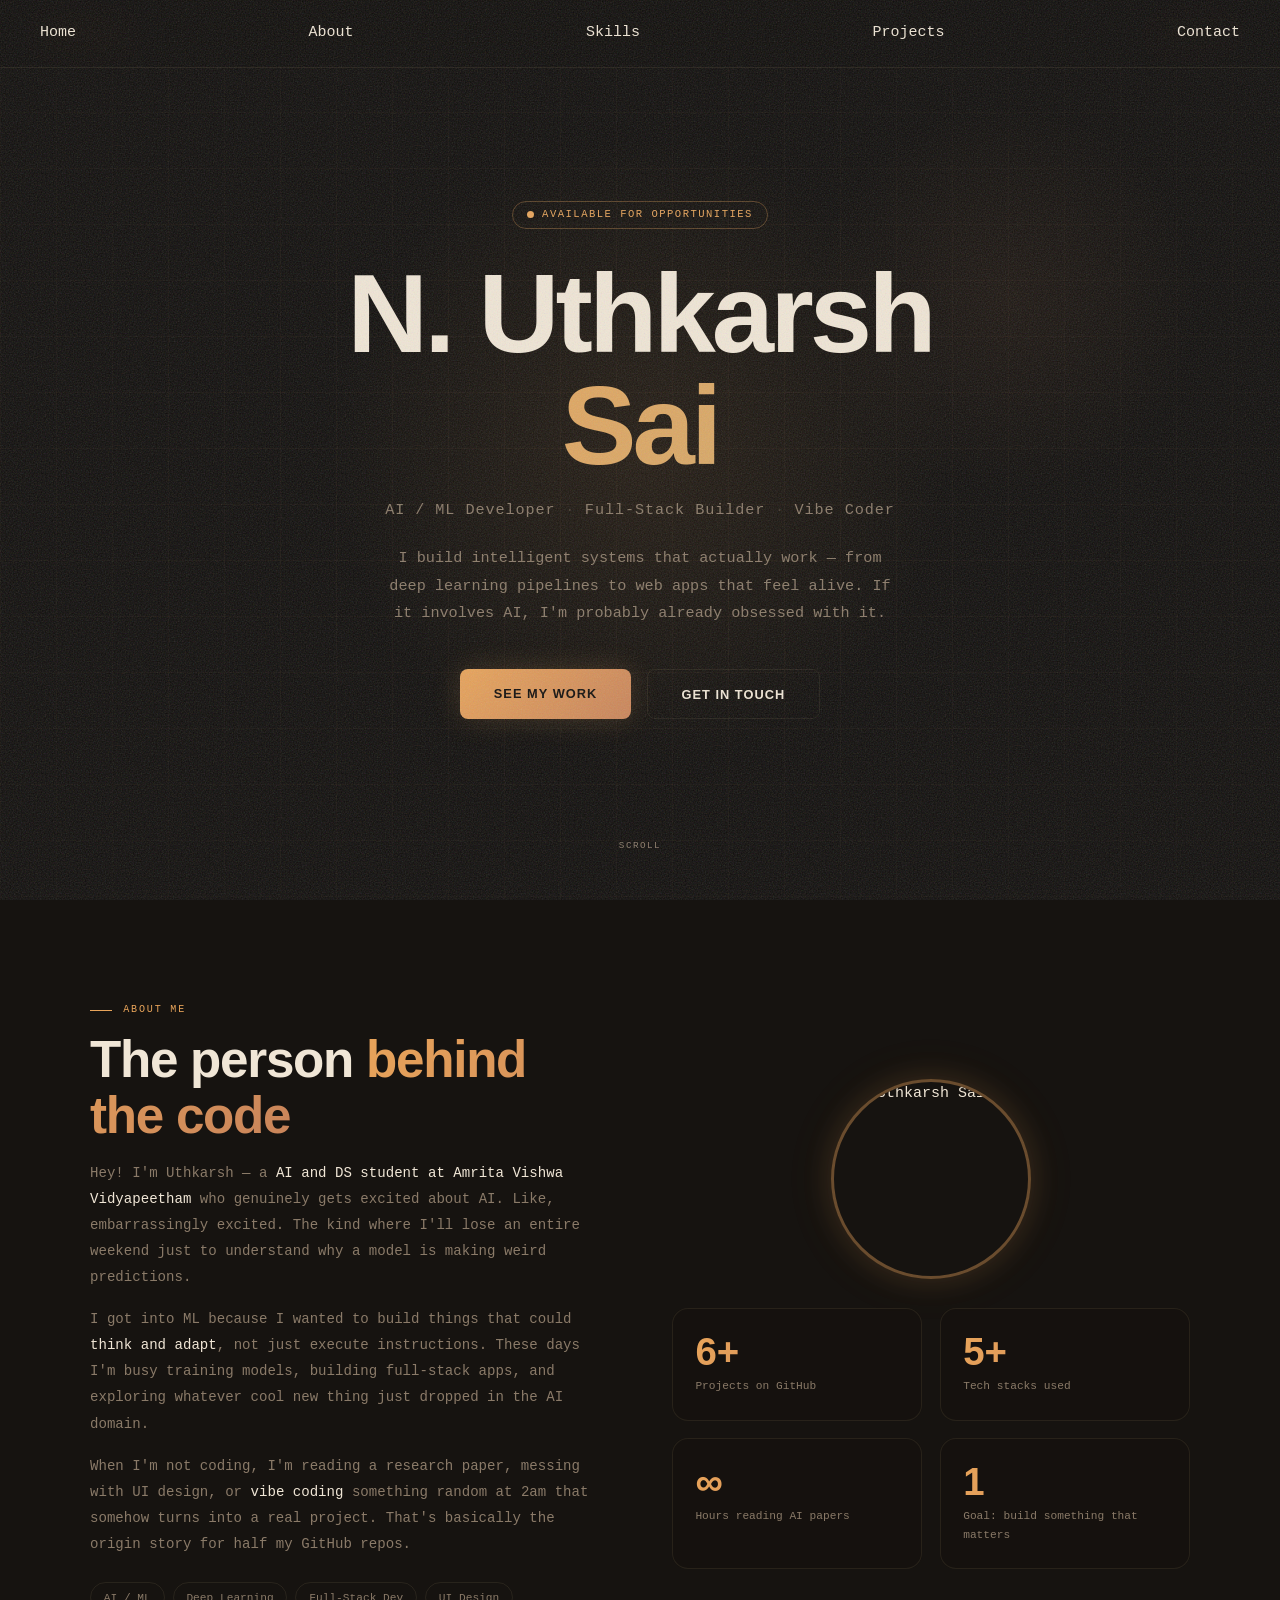
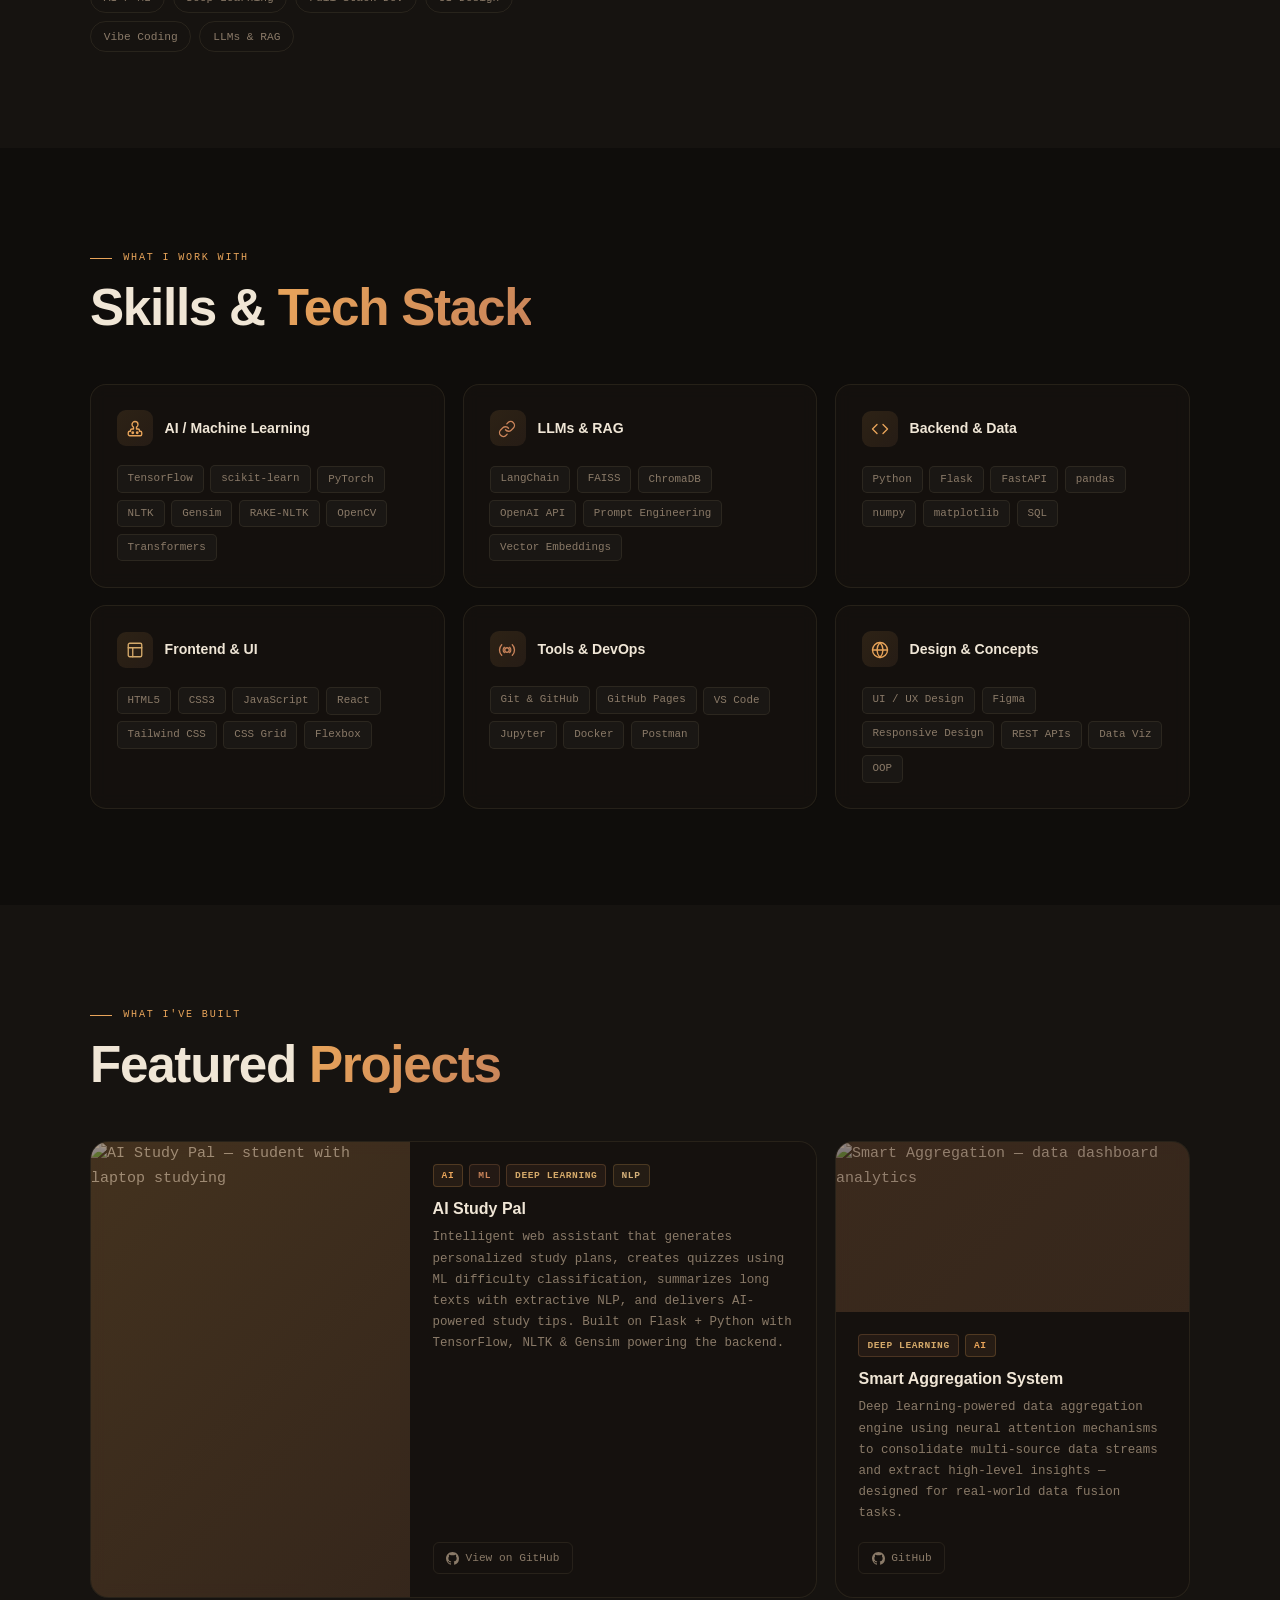
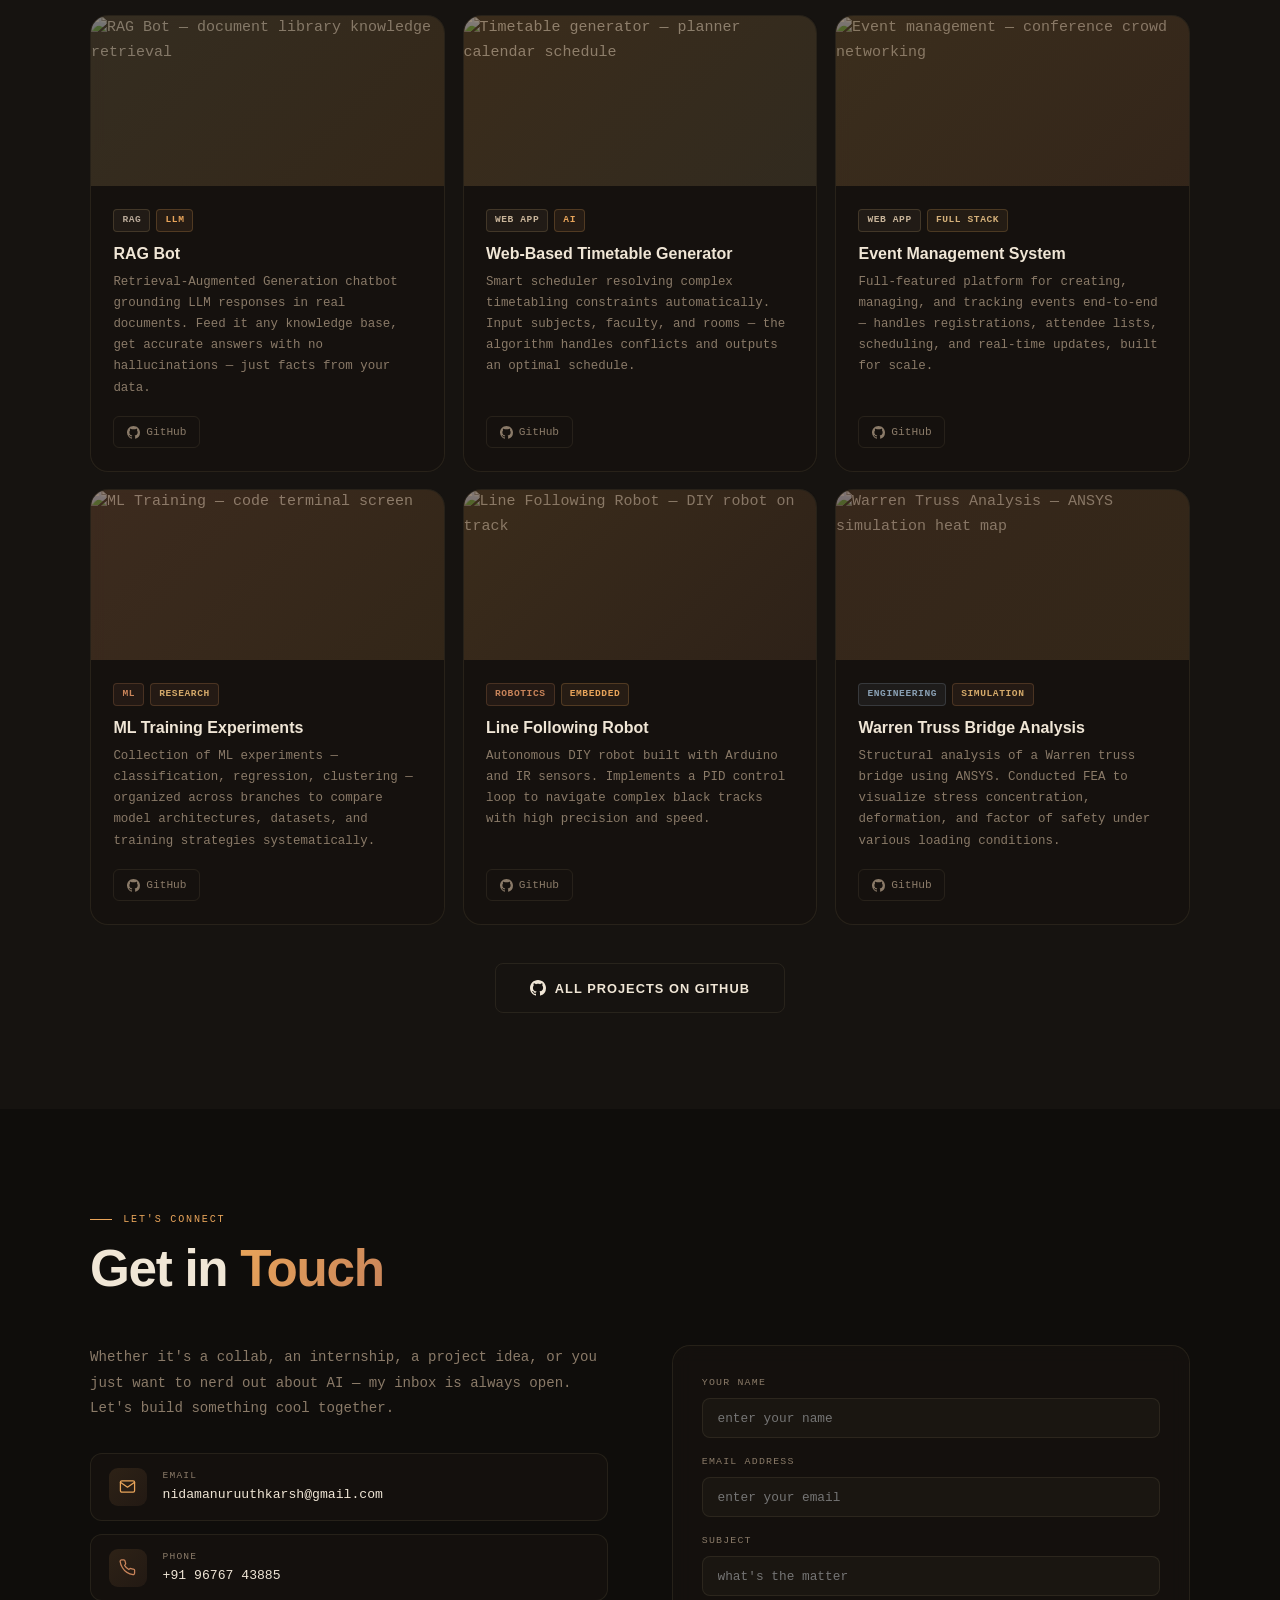
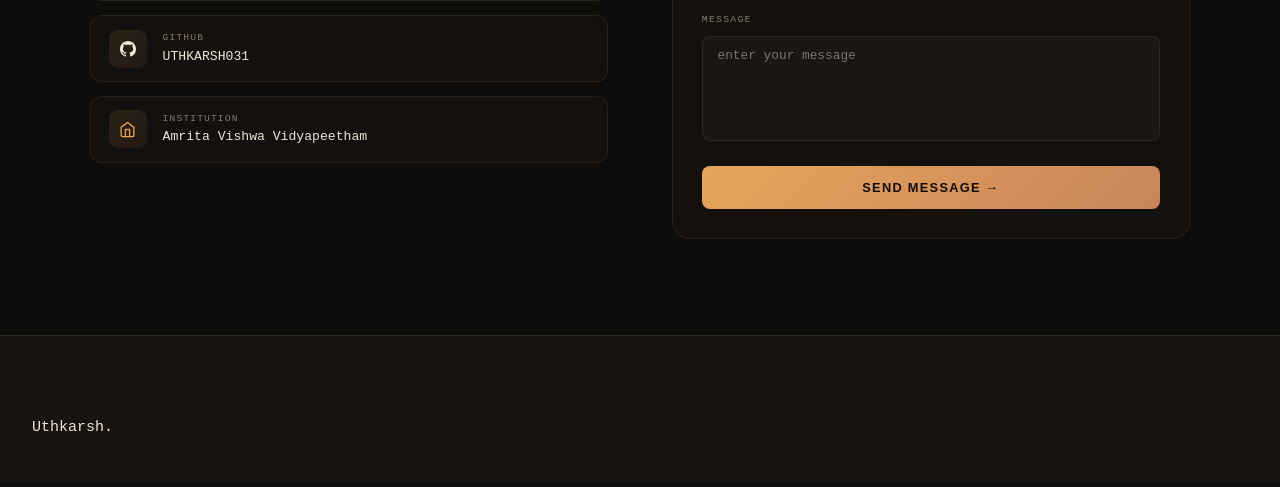
==== commit 166af08d: "Rename portfolio.html to index.html" ====
--- a/index.html
+++ b/index.html
@@ -7,1318 +7,7 @@
   <title>N. Uthkarsh Sai — AI/ML Developer</title>
   <link rel="preconnect" href="https://fonts.googleapis.com" />
   <link rel="preconnect" href="https://fonts.gstatic.com" crossorigin />
-  <link
-    href="https://fonts.googleapis.com/css2?family=Syne:wght@400;500;600;700;800&family=DM+Mono:wght@300;400;500&display=swap"
-    rel="stylesheet" />
-
-  <style>
-    /* ======================================================
-       TOKENS
-    ====================================================== */
-    :root {
-      --bg: #0f0d0b;
-      --surface: #161310;
-      --surface2: #1e1a15;
-      --border: rgba(255, 220, 160, 0.08);
-      --accent: #e8a45a;
-      --accent2: #c9845a;
-      --accent3: #d4a96a;
-      --text: #f0e6d6;
-      --muted: #8a7a68;
-      --card: rgba(22, 18, 14, 0.8);
-      --r: 16px;
-      --nh: 68px;
-    }
-
-    /* ======================================================
-       RESET
-    ====================================================== */
-    *,
-    *::before,
-    *::after {
-      box-sizing: border-box;
-      margin: 0;
-      padding: 0;
-    }
-
-    html {
-      scroll-behavior: smooth;
-      scroll-padding-top: var(--nh);
-    }
-
-    body {
-      background: var(--bg);
-      color: var(--text);
-      font-family: 'DM Mono', monospace;
-      font-size: 15px;
-      line-height: 1.65;
-      overflow-x: hidden;
-    }
-
-    a {
-      color: inherit;
-      text-decoration: none;
-    }
-
-    ul {
-      list-style: none;
-    }
-
-    ::-webkit-scrollbar {
-      width: 3px;
-    }
-
-    ::-webkit-scrollbar-track {
-      background: var(--bg);
-    }
-
-    ::-webkit-scrollbar-thumb {
-      background: var(--accent2);
-      border-radius: 2px;
-    }
-
-    /* grain overlay */
-    body::after {
-      content: '';
-      position: fixed;
-      inset: 0;
-      pointer-events: none;
-      z-index: 9000;
-      opacity: 0.18;
-      background-image: url("data:image/svg+xml,%3Csvg xmlns='http://www.w3.org/2000/svg' width='300' height='300'%3E%3Cfilter id='n'%3E%3CfeTurbulence type='fractalNoise' baseFrequency='0.75' numOctaves='4' stitchTiles='stitch'/%3E%3C/filter%3E%3Crect width='300' height='300' filter='url(%23n)' opacity='1'/%3E%3C/svg%3E");
-    }
-
-    /* ======================================================
-       CHECKBOX-POWERED MOBILE MENU  (zero JS)
-    ====================================================== */
-    #nav-toggle {
-      display: none;
-    }
-
-    nav {
-      position: fixed;
-      top: 0;
-      left: 0;
-      right: 0;
-      z-index: 500;
-      height: var(--nh);
-      display: flex;
-      align-items: center;
-      justify-content: space-between;
-      padding: 0 2.5rem;
-      background: rgba(15, 13, 11, 0.9);
-      backdrop-filter: blur(18px);
-      border-bottom: 1px solid var(--border);
-    }
-
-    .nav-logo {
-      font-family: 'Syne', sans-serif;
-      font-weight: 800;
-      font-size: 1.3rem;
-      letter-spacing: -0.02em;
-      background: linear-gradient(120deg, #e8a45a, #c9845a);
-      -webkit-background-clip: text;
-      -webkit-text-fill-color: transparent;
-      background-clip: text;
-    }
-
-    .nav-links {
-      display: flex;
-      gap: 2.5rem;
-      align-items: center;
-    }
-
-    .nav-links a {
-      font-size: 0.7rem;
-      font-weight: 500;
-      color: var(--muted);
-      text-transform: uppercase;
-      letter-spacing: 0.14em;
-      transition: color 0.2s;
-      position: relative;
-      padding-bottom: 2px;
-    }
-
-    .nav-links a::after {
-      content: '';
-      position: absolute;
-      bottom: 0;
-      left: 0;
-      width: 0;
-      height: 1px;
-      background: var(--accent);
-      transition: width 0.3s ease;
-    }
-
-    .nav-links a:hover {
-      color: var(--text);
-    }
-
-    .nav-links a:hover::after {
-      width: 100%;
-    }
-
-    .nav-cta {
-      padding: 0.42rem 1.05rem !important;
-      border: 1px solid var(--accent) !important;
-      border-radius: 6px;
-      color: var(--accent) !important;
-      transition: background 0.2s, color 0.2s !important;
-    }
-
-    .nav-cta::after {
-      display: none !important;
-    }
-
-    .nav-cta:hover {
-      background: var(--accent) !important;
-      color: var(--bg) !important;
-    }
-
-    /* hamburger */
-    .ham {
-      display: none;
-      flex-direction: column;
-      gap: 5px;
-      cursor: pointer;
-    }
-
-    .ham span {
-      display: block;
-      width: 22px;
-      height: 2px;
-      background: var(--text);
-      border-radius: 2px;
-      transition: all 0.3s ease;
-      transform-origin: center;
-    }
-
-    /* mobile drawer */
-    .mobile-nav {
-      position: fixed;
-      top: var(--nh);
-      left: 0;
-      right: 0;
-      background: rgba(15, 13, 11, 0.97);
-      backdrop-filter: blur(20px);
-      border-bottom: 1px solid var(--border);
-      padding: 1rem 2rem 1.5rem;
-      z-index: 490;
-      display: none;
-      flex-direction: column;
-    }
-
-    .mobile-nav a {
-      display: block;
-      padding: 0.85rem 0;
-      font-size: 0.8rem;
-      color: var(--muted);
-      border-bottom: 1px solid var(--border);
-      text-transform: uppercase;
-      letter-spacing: 0.12em;
-      transition: color 0.2s;
-    }
-
-    .mobile-nav a:hover {
-      color: var(--accent);
-    }
-
-    #nav-toggle:checked~.mobile-nav {
-      display: flex;
-    }
-
-    #nav-toggle:checked~nav .ham span:nth-child(1) {
-      transform: rotate(45deg) translate(5px, 5px);
-    }
-
-    #nav-toggle:checked~nav .ham span:nth-child(2) {
-      opacity: 0;
-      width: 0;
-    }
-
-    #nav-toggle:checked~nav .ham span:nth-child(3) {
-      transform: rotate(-45deg) translate(5px, -5px);
-    }
-
-    /* ======================================================
-       HERO
-    ====================================================== */
-    #hero {
-      min-height: 100vh;
-      display: flex;
-      flex-direction: column;
-      align-items: center;
-      justify-content: center;
-      text-align: center;
-      padding: calc(var(--nh) + 4rem) 2rem 7rem;
-      position: relative;
-      overflow: hidden;
-    }
-
-    .hero-grid {
-      position: absolute;
-      inset: 0;
-      background-image:
-        linear-gradient(rgba(232, 164, 90, 0.04) 1px, transparent 1px),
-        linear-gradient(90deg, rgba(232, 164, 90, 0.04) 1px, transparent 1px);
-      background-size: 56px 56px;
-      animation: gridShift 18s linear infinite;
-    }
-
-    .hero-grid::after {
-      content: '';
-      position: absolute;
-      inset: 0;
-      background: radial-gradient(ellipse at center, transparent 35%, rgba(15, 13, 11, 0.65) 100%);
-      pointer-events: none;
-    }
-
-    @keyframes gridShift {
-      0% {
-        background-position: 0 0
-      }
-
-      100% {
-        background-position: 56px 56px
-      }
-    }
-
-    .glow-a {
-      position: absolute;
-      width: 680px;
-      height: 680px;
-      background: radial-gradient(circle, rgba(232, 164, 90, 0.09) 0%, transparent 65%);
-      top: 50%;
-      left: 50%;
-      transform: translate(-50%, -50%);
-      animation: breathe 7s ease-in-out infinite;
-      pointer-events: none;
-    }
-
-    .glow-b {
-      position: absolute;
-      width: 420px;
-      height: 420px;
-      background: radial-gradient(circle, rgba(201, 132, 90, 0.07) 0%, transparent 65%);
-      top: 10%;
-      right: 5%;
-      animation: breathe-b 9s ease-in-out infinite reverse;
-      pointer-events: none;
-    }
-
-    @keyframes breathe {
-
-      0%,
-      100% {
-        opacity: 0.7;
-        transform: translate(-50%, -50%) scale(1);
-      }
-
-      50% {
-        opacity: 1;
-        transform: translate(-50%, -50%) scale(1.12);
-      }
-    }
-
-    @keyframes breathe-b {
-
-      0%,
-      100% {
-        opacity: 0.7;
-        transform: scale(1);
-      }
-
-      50% {
-        opacity: 1;
-        transform: scale(1.1);
-      }
-    }
-
-    .hero-badge {
-      display: inline-flex;
-      align-items: center;
-      gap: 0.5rem;
-      padding: 0.28rem 0.9rem;
-      border: 1px solid rgba(232, 164, 90, 0.32);
-      border-radius: 100px;
-      font-size: 0.66rem;
-      font-weight: 500;
-      color: var(--accent);
-      letter-spacing: 0.14em;
-      text-transform: uppercase;
-      margin-bottom: 1.8rem;
-      position: relative;
-      animation: fadeUp 0.7s ease both;
-    }
-
-    .dot {
-      width: 7px;
-      height: 7px;
-      background: var(--accent);
-      border-radius: 50%;
-      flex-shrink: 0;
-      position: relative;
-      animation: blink 1.4s ease-in-out infinite;
-    }
-
-    .dot::after {
-      content: '';
-      position: absolute;
-      inset: -3px;
-      border-radius: 50%;
-      border: 1px solid var(--accent);
-      animation: ping 1.4s ease-out infinite;
-      opacity: 0;
-    }
-
-    @keyframes ping {
-      0% {
-        transform: scale(1);
-        opacity: 0.6
-      }
-
-      100% {
-        transform: scale(2.2);
-        opacity: 0
-      }
-    }
-
-    @keyframes blink {
-
-      0%,
-      100% {
-        opacity: 1
-      }
-
-      50% {
-        opacity: 0.15
-      }
-    }
-
-    .hero-name {
-      font-family: 'Syne', sans-serif;
-      font-size: clamp(3.2rem, 9vw, 7rem);
-      font-weight: 800;
-      line-height: 1.0;
-      letter-spacing: -0.035em;
-      animation: fadeUp 0.8s ease 0.1s both;
-    }
-
-    .hero-name .plain {
-      display: block;
-      color: var(--text);
-    }
-
-    .hero-name .grad {
-      display: block;
-      background: linear-gradient(125deg, #e8a45a 0%, #d4a96a 45%, #c9845a 100%);
-      background-size: 200%;
-      -webkit-background-clip: text;
-      -webkit-text-fill-color: transparent;
-      background-clip: text;
-      animation: shimmer 5s ease infinite;
-    }
-
-    @keyframes shimmer {
-      0% {
-        background-position: 0% 50%;
-      }
-
-      50% {
-        background-position: 100% 50%;
-      }
-
-      100% {
-        background-position: 0% 50%;
-      }
-    }
-
-    .hero-role {
-      font-size: clamp(0.75rem, 1.8vw, 0.95rem);
-      color: var(--muted);
-      margin: 1rem 0 1.4rem;
-      letter-spacing: 0.06em;
-      animation: fadeUp 0.8s ease 0.2s both;
-    }
-
-    .hero-role .sep {
-      margin: 0 0.6rem;
-      opacity: 0.35;
-    }
-
-    .hero-desc {
-      font-size: 0.95rem;
-      color: var(--muted);
-      max-width: 510px;
-      margin: 0 auto 2.6rem;
-      line-height: 1.8;
-      font-weight: 300;
-      animation: fadeUp 0.8s ease 0.3s both;
-    }
-
-    .hero-btns {
-      display: flex;
-      gap: 1rem;
-      justify-content: center;
-      flex-wrap: wrap;
-      animation: fadeUp 0.8s ease 0.4s both;
-    }
-
-    .btn-p {
-      padding: 0.85rem 2.1rem;
-      background: linear-gradient(135deg, #e8a45a, #c9845a);
-      color: #0f0d0b;
-      font-family: 'Syne', sans-serif;
-      font-weight: 700;
-      font-size: 0.8rem;
-      letter-spacing: 0.08em;
-      text-transform: uppercase;
-      border-radius: 8px;
-      transition: transform 0.25s, box-shadow 0.25s;
-      box-shadow: 0 0 28px rgba(232, 164, 90, 0.2);
-    }
-
-    .btn-p:hover {
-      transform: translateY(-3px);
-      box-shadow: 0 0 50px rgba(232, 164, 90, 0.36);
-    }
-
-    .btn-o {
-      padding: 0.85rem 2.1rem;
-      border: 1px solid var(--border);
-      color: var(--text);
-      font-family: 'Syne', sans-serif;
-      font-weight: 600;
-      font-size: 0.8rem;
-      letter-spacing: 0.08em;
-      text-transform: uppercase;
-      border-radius: 8px;
-      transition: border-color 0.25s, color 0.25s, transform 0.25s;
-    }
-
-    .btn-o:hover {
-      border-color: var(--accent2);
-      color: var(--accent2);
-      transform: translateY(-3px);
-    }
-
-    .scroll-cue {
-      position: absolute;
-      bottom: 2.5rem;
-      left: 50%;
-      transform: translateX(-50%);
-      display: flex;
-      flex-direction: column;
-      align-items: center;
-      gap: 0.4rem;
-    }
-
-    .scroll-cue span {
-      font-size: 0.58rem;
-      color: var(--muted);
-      text-transform: uppercase;
-      letter-spacing: 0.16em;
-    }
-
-    .scroll-bar {
-      width: 1px;
-      height: 0;
-      background: linear-gradient(to bottom, var(--accent), transparent);
-      animation: grow 2s ease-in-out infinite;
-    }
-
-    @keyframes grow {
-      0% {
-        height: 0;
-        opacity: 1
-      }
-
-      60% {
-        height: 44px;
-        opacity: 1
-      }
-
-      100% {
-        height: 44px;
-        opacity: 0
-      }
-    }
-
-
-
-    @keyframes fadeUp {
-      from {
-        opacity: 0;
-        transform: translateY(22px);
-      }
-
-      to {
-        opacity: 1;
-        transform: translateY(0);
-      }
-    }
-
-    /* ======================================================
-       SECTION SHARED
-    ====================================================== */
-    section {
-      padding: 6rem 2rem;
-    }
-
-    .container {
-      max-width: 1100px;
-      margin: 0 auto;
-    }
-
-    .eyebrow {
-      display: inline-flex;
-      align-items: center;
-      gap: 0.7rem;
-      font-size: 0.63rem;
-      font-weight: 500;
-      color: var(--accent);
-      text-transform: uppercase;
-      letter-spacing: 0.18em;
-      margin-bottom: 0.8rem;
-    }
-
-    .eyebrow::before {
-      content: '';
-      display: block;
-      width: 22px;
-      height: 1px;
-      background: var(--accent);
-    }
-
-    .sec-title {
-      font-family: 'Syne', sans-serif;
-      font-size: clamp(2rem, 4.5vw, 3.2rem);
-      font-weight: 800;
-      letter-spacing: -0.025em;
-      line-height: 1.1;
-      margin-bottom: 1rem;
-    }
-
-    .sec-title em {
-      font-style: normal;
-      background: linear-gradient(125deg, #e8a45a, #c9845a);
-      -webkit-background-clip: text;
-      -webkit-text-fill-color: transparent;
-      background-clip: text;
-    }
-
-    /* ======================================================
-       ABOUT
-    ====================================================== */
-    #about {
-      background: var(--surface);
-    }
-
-    .about-grid {
-      display: grid;
-      grid-template-columns: 1fr 1fr;
-      gap: 4rem;
-      align-items: center;
-    }
-
-    .about-text p {
-      font-size: 0.88rem;
-      color: var(--muted);
-      line-height: 1.85;
-      margin-bottom: 1rem;
-      font-weight: 300;
-    }
-
-    .about-text p strong {
-      color: var(--text);
-      font-weight: 500;
-    }
-
-    .chips {
-      display: flex;
-      flex-wrap: wrap;
-      gap: 0.5rem;
-      margin-top: 1.6rem;
-    }
-
-    .chip {
-      padding: 0.33rem 0.8rem;
-      border: 1px solid var(--border);
-      border-radius: 100px;
-      font-size: 0.7rem;
-      color: var(--muted);
-      transition: border-color 0.25s, color 0.25s;
-    }
-
-    .chip:hover {
-      border-color: var(--accent);
-      color: var(--accent);
-    }
-
-    .stat-grid {
-      display: grid;
-      grid-template-columns: 1fr 1fr;
-      gap: 1.1rem;
-    }
-
-    .profile-pic-wrap {
-      display: flex;
-      justify-content: center;
-      margin-bottom: 1.8rem;
-    }
-
-    .profile-pic {
-      width: 200px;
-      height: 200px;
-      border-radius: 50%;
-      object-fit: cover;
-      object-position: top;
-      border: 3px solid rgba(232, 164, 90, 0.4);
-      box-shadow: 0 0 30px rgba(232, 164, 90, 0.15), 0 0 60px rgba(232, 164, 90, 0.06);
-      transition: transform 0.4s, box-shadow 0.4s;
-    }
-
-    .profile-pic:hover {
-      transform: scale(1.05);
-      box-shadow: 0 0 40px rgba(232, 164, 90, 0.3), 0 0 80px rgba(232, 164, 90, 0.1);
-    }
-
-    .stat-box {
-      background: var(--card);
-      border: 1px solid var(--border);
-      border-radius: var(--r);
-      padding: 1.5rem 1.4rem;
-      backdrop-filter: blur(8px);
-      transition: border-color 0.3s, transform 0.3s;
-    }
-
-    .stat-box:hover {
-      border-color: rgba(232, 164, 90, 0.35);
-      transform: translateY(-4px);
-    }
-
-    .stat-n {
-      font-family: 'Syne', sans-serif;
-      font-size: 2.4rem;
-      font-weight: 800;
-      background: linear-gradient(120deg, #e8a45a, #c9845a);
-      -webkit-background-clip: text;
-      -webkit-text-fill-color: transparent;
-      background-clip: text;
-      line-height: 1;
-      margin-bottom: 0.35rem;
-    }
-
-    .stat-l {
-      font-size: 0.7rem;
-      color: var(--muted);
-    }
-
-    /* ======================================================
-       SKILLS
-    ====================================================== */
-    #skills {
-      background: var(--bg);
-    }
-
-    .skills-grid {
-      display: grid;
-      grid-template-columns: repeat(auto-fit, minmax(268px, 1fr));
-      gap: 1.1rem;
-      margin-top: 3rem;
-    }
-
-    .sk-card {
-      background: var(--card);
-      border: 1px solid var(--border);
-      border-radius: var(--r);
-      padding: 1.6rem;
-      backdrop-filter: blur(8px);
-      transition: border-color 0.3s, transform 0.3s, box-shadow 0.3s;
-    }
-
-    .sk-card:hover {
-      border-color: rgba(201, 132, 90, 0.38);
-      transform: translateY(-5px);
-      box-shadow: 0 16px 50px rgba(0, 0, 0, 0.45), 0 -1px 0 0 rgba(232, 164, 90, 0.3);
-    }
-
-    .sk-head {
-      display: flex;
-      align-items: center;
-      gap: 0.75rem;
-      margin-bottom: 1.2rem;
-    }
-
-    .sk-ico {
-      width: 36px;
-      height: 36px;
-      background: linear-gradient(135deg, rgba(232, 164, 90, 0.12), rgba(201, 132, 90, 0.1));
-      border-radius: 9px;
-      display: grid;
-      place-items: center;
-      font-size: 1rem;
-      flex-shrink: 0;
-    }
-
-    .sk-cat {
-      font-family: 'Syne', sans-serif;
-      font-size: 0.88rem;
-      font-weight: 700;
-    }
-
-    .pill-row {
-      display: flex;
-      flex-wrap: wrap;
-      gap: 0.42rem;
-    }
-
-    .pill {
-      padding: 0.23rem 0.62rem;
-      background: rgba(255, 255, 255, 0.03);
-      border: 1px solid var(--border);
-      border-radius: 5px;
-      font-size: 0.68rem;
-      color: var(--muted);
-      transition: color 0.2s, border-color 0.2s;
-    }
-
-    .pill:hover {
-      color: var(--text);
-      border-color: var(--accent2);
-    }
-
-    /* ======================================================
-       PROJECTS
-    ====================================================== */
-    #projects {
-      background: var(--surface);
-    }
-
-    .proj-grid {
-      display: grid;
-      grid-template-columns: repeat(3, 1fr);
-      gap: 1.1rem;
-      margin-top: 3rem;
-    }
-
-    .pc {
-      background: var(--card);
-      border: 1px solid var(--border);
-      border-radius: 18px;
-      overflow: hidden;
-      backdrop-filter: blur(8px);
-      transition: border-color 0.35s, transform 0.35s, box-shadow 0.35s;
-      display: flex;
-      flex-direction: column;
-    }
-
-    .pc:hover {
-      border-color: rgba(232, 164, 90, 0.32);
-      transform: translateY(-7px);
-      box-shadow: 0 22px 65px rgba(0, 0, 0, 0.5), 0 0 28px rgba(232, 164, 90, 0.08);
-    }
-
-    .pc.feat {
-      grid-column: span 2;
-      flex-direction: row;
-    }
-
-    .pthumb {
-      min-height: 170px;
-      display: flex;
-      align-items: center;
-      justify-content: center;
-      position: relative;
-      overflow: hidden;
-      flex-shrink: 0;
-    }
-
-    .pc:hover .pthumb-img {
-      opacity: 0.65 !important;
-      transform: scale(1.06);
-    }
-
-    .pc.feat .pthumb {
-      width: 44%;
-      min-height: unset;
-    }
-
-
-
-
-    .pbody {
-      padding: 1.4rem;
-      display: flex;
-      flex-direction: column;
-      flex: 1;
-    }
-
-    .ptags {
-      display: flex;
-      flex-wrap: wrap;
-      gap: 0.38rem;
-      margin-bottom: 0.75rem;
-    }
-
-    .pt {
-      padding: 0.16rem 0.5rem;
-      border-radius: 4px;
-      font-size: 0.6rem;
-      font-weight: 600;
-      letter-spacing: 0.06em;
-      text-transform: uppercase;
-    }
-
-    .t-ai {
-      background: rgba(232, 164, 90, 0.08);
-      color: #e8a45a;
-      border: 1px solid rgba(232, 164, 90, 0.22);
-    }
-
-    .t-ml {
-      background: rgba(201, 132, 90, 0.08);
-      color: #c9845a;
-      border: 1px solid rgba(201, 132, 90, 0.22);
-    }
-
-    .t-dl {
-      background: rgba(212, 140, 90, 0.08);
-      color: #d4a96a;
-      border: 1px solid rgba(212, 140, 90, 0.22);
-    }
-
-    .t-web {
-      background: rgba(180, 155, 110, 0.08);
-      color: #c8b49a;
-      border: 1px solid rgba(180, 155, 110, 0.22);
-    }
-
-    .t-nlp {
-      background: rgba(212, 160, 90, 0.08);
-      color: #d4b07a;
-      border: 1px solid rgba(212, 160, 90, 0.22);
-    }
-
-    .t-rag {
-      background: rgba(180, 155, 110, 0.08);
-      color: #b8a898;
-      border: 1px solid rgba(180, 155, 110, 0.22);
-    }
-
-    .t-eng {
-      background: rgba(140, 160, 180, 0.08);
-      color: #8aa0b4;
-      border: 1px solid rgba(140, 160, 180, 0.22);
-    }
-
-    .ptitle {
-      font-family: 'Syne', sans-serif;
-      font-size: 1rem;
-      font-weight: 700;
-      line-height: 1.3;
-      margin-bottom: 0.45rem;
-    }
-
-    .pdesc {
-      font-size: 0.78rem;
-      color: var(--muted);
-      line-height: 1.7;
-      margin-bottom: 1.1rem;
-      flex: 1;
-      font-weight: 300;
-    }
-
-    .pfoot {
-      display: flex;
-      gap: 0.65rem;
-      margin-top: auto;
-    }
-
-    .plink {
-      display: inline-flex;
-      align-items: center;
-      gap: 0.38rem;
-      font-size: 0.7rem;
-      font-weight: 500;
-      color: var(--muted);
-      padding: 0.36rem 0.8rem;
-      border: 1px solid var(--border);
-      border-radius: 6px;
-      transition: color 0.2s, border-color 0.2s;
-    }
-
-    .plink:hover {
-      color: var(--accent);
-      border-color: var(--accent);
-    }
-
-    .plink svg {
-      width: 13px;
-      height: 13px;
-      flex-shrink: 0;
-    }
-
-    .proj-cta {
-      text-align: center;
-      margin-top: 2.4rem;
-    }
-
-    /* ======================================================
-       CONTACT
-    ====================================================== */
-    #contact {
-      background: var(--bg);
-    }
-
-    .contact-grid {
-      display: grid;
-      grid-template-columns: 1fr 1fr;
-      gap: 4rem;
-      align-items: start;
-      margin-top: 3rem;
-    }
-
-    .contact-blurb {
-      font-size: 0.88rem;
-      color: var(--muted);
-      line-height: 1.8;
-      margin-bottom: 2rem;
-      font-weight: 300;
-    }
-
-    .clist {
-      display: flex;
-      flex-direction: column;
-      gap: 0.85rem;
-    }
-
-    .ci {
-      display: flex;
-      align-items: center;
-      gap: 1rem;
-      padding: 0.85rem 1.1rem;
-      background: var(--card);
-      border: 1px solid var(--border);
-      border-radius: 12px;
-      transition: border-color 0.25s, transform 0.25s;
-    }
-
-    .ci:hover {
-      border-color: rgba(232, 164, 90, 0.35);
-      transform: translateX(5px);
-    }
-
-    .cico {
-      width: 38px;
-      height: 38px;
-      background: linear-gradient(135deg, rgba(232, 164, 90, 0.12), rgba(201, 132, 90, 0.08));
-      border-radius: 9px;
-      display: grid;
-      place-items: center;
-      font-size: 1rem;
-      flex-shrink: 0;
-    }
-
-    .clbl {
-      font-size: 0.6rem;
-      color: var(--muted);
-      text-transform: uppercase;
-      letter-spacing: 0.12em;
-    }
-
-    .cval {
-      font-size: 0.82rem;
-      font-weight: 500;
-      color: var(--text);
-    }
-
-    /* form */
-    .cform {
-      background: var(--card);
-      border: 1px solid var(--border);
-      border-radius: 18px;
-      padding: 1.8rem;
-      backdrop-filter: blur(10px);
-    }
-
-    .fg {
-      margin-bottom: 1rem;
-    }
-
-    .fg label {
-      display: block;
-      font-size: 0.62rem;
-      font-weight: 500;
-      color: var(--muted);
-      text-transform: uppercase;
-      letter-spacing: 0.12em;
-      margin-bottom: 0.42rem;
-    }
-
-    .fg input,
-    .fg textarea {
-      width: 100%;
-      background: rgba(255, 220, 160, 0.03);
-      border: 1px solid var(--border);
-      border-radius: 8px;
-      padding: 0.72rem 0.92rem;
-      color: var(--text);
-      font-family: 'DM Mono', monospace;
-      font-size: 0.8rem;
-      font-weight: 300;
-      outline: none;
-      resize: none;
-      transition: border-color 0.25s, box-shadow 0.25s;
-    }
-
-    .fg textarea {
-      height: 105px;
-    }
-
-    .fg input:focus,
-    .fg textarea:focus {
-      border-color: var(--accent);
-      box-shadow: 0 0 0 3px rgba(232, 164, 90, 0.07);
-    }
-
-    .fsub {
-      width: 100%;
-      padding: 0.88rem;
-      background: linear-gradient(135deg, #e8a45a, #c9845a);
-      color: #0f0d0b;
-      font-family: 'Syne', sans-serif;
-      font-weight: 700;
-      font-size: 0.8rem;
-      letter-spacing: 0.1em;
-      text-transform: uppercase;
-      border: none;
-      border-radius: 8px;
-      cursor: pointer;
-      transition: transform 0.25s, box-shadow 0.25s;
-    }
-
-    .fsub:hover {
-      transform: translateY(-2px);
-      box-shadow: 0 0 40px rgba(232, 164, 90, 0.28);
-    }
-
-    .fsub:active {
-      transform: translateY(0);
-    }
-
-    /* ======================================================
-       FOOTER
-    ====================================================== */
-    footer {
-      background: var(--surface);
-      border-top: 1px solid var(--border);
-      padding: 5rem 2rem 2.5rem;
-      position: relative;
-    }
-
-    .footer-grid {
-      max-width: 1100px;
-      margin: 0 auto;
-      display: grid;
-      grid-template-columns: 2fr 1fr 1fr 1.2fr;
-      gap: 3rem;
-      margin-bottom: 4rem;
-    }
-
-    .footer-col h4 {
-      font-family: 'Syne', sans-serif;
-      font-size: 0.75rem;
-      font-weight: 700;
-      color: var(--text);
-      text-transform: uppercase;
-      letter-spacing: 0.12em;
-      margin-bottom: 1.5rem;
-    }
-
-    .footer-about .footer-logo {
-      display: inline-block;
-      font-family: 'Syne', sans-serif;
-      font-weight: 800;
-      font-size: 1.5rem;
-      background: linear-gradient(120deg, #e8a45a, #c9845a);
-      -webkit-background-clip: text;
-      -webkit-text-fill-color: transparent;
-      background-clip: text;
-      margin-bottom: 1rem;
-    }
-
-    .footer-about p {
-      font-size: 0.82rem;
-      color: var(--muted);
-      line-height: 1.7;
-      max-width: 280px;
-    }
-
-    .footer-links ul,
-    .footer-socials ul {
-      display: flex;
-      flex-direction: column;
-      gap: 0.8rem;
-    }
-
-    .footer-links a,
-    .footer-socials a {
-      font-size: 0.8rem;
-      color: var(--muted);
-      transition: color 0.2s, transform 0.2s;
-      display: inline-block;
-    }
-
-    .footer-links a:hover,
-    .footer-socials a:hover {
-      color: var(--accent);
-      transform: translateX(4px);
-    }
-
-    .footer-contact p {
-      font-size: 0.8rem;
-      color: var(--muted);
-      margin-bottom: 0.8rem;
-      display: flex;
-      align-items: center;
-      gap: 0.6rem;
-    }
-
-    .footer-contact svg {
-      width: 14px;
-      height: 14px;
-      color: var(--accent);
-    }
-
-    .footer-bottom {
-      max-width: 1100px;
-      margin: 0 auto;
-      padding-top: 2rem;
-      border-top: 1px solid var(--border);
-      display: flex;
-      justify-content: space-between;
-      align-items: center;
-      flex-wrap: wrap;
-      gap: 1rem;
-    }
-
-    .footer-copy {
-      font-size: 0.72rem;
-      color: var(--muted);
-    }
-
-    .footer-credit {
-      font-size: 0.72rem;
-      color: var(--muted);
-      font-style: italic;
-    }
-
-    .footer-credit strong {
-      color: var(--accent2);
-      font-weight: 500;
-    }
-
-    @media (max-width: 850px) {
-      .footer-grid {
-        grid-template-columns: 1fr 1fr;
-        gap: 2.5rem;
-      }
-    }
-
-    @media (max-width: 500px) {
-      footer {
-        padding-top: 3.5rem;
-      }
-
-      .footer-grid {
-        grid-template-columns: 1fr;
-        gap: 2rem;
-      }
-
-      .footer-bottom {
-        flex-direction: column;
-        text-align: center;
-      }
-    }
-
-    /* ======================================================
-       GITHUB SVG helper
-    ====================================================== */
-    .gh {
-      width: 13px;
-      height: 13px;
-      flex-shrink: 0;
-    }
-
-    /* ======================================================
-       RESPONSIVE
-    ====================================================== */
-    @media (max-width: 960px) {
-      .proj-grid {
-        grid-template-columns: 1fr 1fr;
-      }
-
-      .pc.feat {
-        grid-column: span 2;
-        flex-direction: column;
-      }
-
-      .pc.feat .pthumb {
-        width: 100%;
-        min-height: 170px;
-      }
-
-      .about-grid {
-        grid-template-columns: 1fr;
-        gap: 2.5rem;
-      }
-
-      .contact-grid {
-        grid-template-columns: 1fr;
-        gap: 2.2rem;
-      }
-    }
-
-    @media (max-width: 680px) {
-      nav {
-        padding: 0 1.5rem;
-      }
-
-      .nav-links {
-        display: none;
-      }
-
-      .ham {
-        display: flex;
-      }
-
-      section {
-        padding: 4rem 1.25rem;
-      }
-
-      .proj-grid {
-        grid-template-columns: 1fr;
-      }
-
-      .pc.feat {
-        grid-column: span 1;
-      }
-
-      .stat-grid {
-        grid-template-columns: 1fr 1fr;
-      }
-
-      .footer-inner {
-        flex-direction: column;
-        text-align: center;
-      }
-
-      .fnav {
-        justify-content: center;
-      }
-    }
-  </style>
+  <link rel="stylesheet" href="style.css" />
 </head>
 
 <body>
@@ -1636,7 +325,8 @@
         <!-- RAG Bot -->
         <div class="pc">
           <div class="pthumb">
-            <img src="https://media.istockphoto.com/id/2150086022/vector/rag-or-retrieval-augmented-generation-for-precise-response-outline-diagram.jpg?s=612x612&w=0&k=20&c=Upyv2wn4MAyCCxc9MJehfTA11UPdZYIVPuXppAlur5A="
+            <img
+              src="https://media.istockphoto.com/id/2150086022/vector/rag-or-retrieval-augmented-generation-for-precise-response-outline-diagram.jpg?s=612x612&w=0&k=20&c=Upyv2wn4MAyCCxc9MJehfTA11UPdZYIVPuXppAlur5A="
               alt="RAG Bot — document library knowledge retrieval" loading="lazy"
               style="width:100%;height:100%;object-fit:cover;position:absolute;inset:0;opacity:0.45;transition:opacity 0.4s,transform 0.5s;"
               class="pthumb-img" />
--- a/style.css
+++ b/style.css
@@ -0,0 +1,1306 @@
+/* ======================================================
+   TOKENS
+====================================================== */
+:root {
+  --bg: #0f0d0b;
+  --surface: #161310;
+  --surface2: #1e1a15;
+  --border: rgba(255, 220, 160, 0.08);
+  --accent: #e8a45a;
+  --accent2: #c9845a;
+  --accent3: #d4a96a;
+  --text: #f0e6d6;
+  --muted: #8a7a68;
+  --card: rgba(22, 18, 14, 0.8);
+  --r: 16px;
+  --nh: 68px;
+}
+
+/* ======================================================
+   RESET
+====================================================== */
+*,
+*::before,
+*::after {
+  box-sizing: border-box;
+  margin: 0;
+  padding: 0;
+}
+
+html {
+  scroll-behavior: smooth;
+  scroll-padding-top: var(--nh);
+}
+
+body {
+  background: var(--bg);
+  color: var(--text);
+  font-family: 'DM Mono', monospace;
+  font-size: 15px;
+  line-height: 1.65;
+  overflow-x: hidden;
+}
+
+a {
+  color: inherit;
+  text-decoration: none;
+}
+
+ul {
+  list-style: none;
+}
+
+::-webkit-scrollbar {
+  width: 3px;
+}
+
+::-webkit-scrollbar-track {
+  background: var(--bg);
+}
+
+::-webkit-scrollbar-thumb {
+  background: var(--accent2);
+  border-radius: 2px;
+}
+
+/* grain overlay */
+body::after {
+  content: '';
+  position: fixed;
+  inset: 0;
+  pointer-events: none;
+  z-index: 9000;
+  opacity: 0.18;
+  background-image: url("data:image/svg+xml,%3Csvg xmlns='http://www.w3.org/2000/svg' width='300' height='300'%3E%3Cfilter id='n'%3E%3CfeTurbulence type='fractalNoise' baseFrequency='0.75' numOctaves='4' stitchTiles='stitch'/%3E%3C/filter%3E%3Crect width='300' height='300' filter='url(%23n)' opacity='1'/%3E%3C/svg%3E");
+}
+
+/* ======================================================
+   CHECKBOX-POWERED MOBILE MENU  (zero JS)
+====================================================== */
+#nav-toggle {
+  display: none;
+}
+
+nav {
+  position: fixed;
+  top: 0;
+  left: 0;
+  right: 0;
+  z-index: 500;
+  height: var(--nh);
+  display: flex;
+  align-items: center;
+  justify-content: space-between;
+  padding: 0 2.5rem;
+  background: rgba(15, 13, 11, 0.9);
+  backdrop-filter: blur(18px);
+  border-bottom: 1px solid var(--border);
+}
+
+.nav-logo {
+  font-family: 'Syne', sans-serif;
+  font-weight: 800;
+  font-size: 1.3rem;
+  letter-spacing: -0.02em;
+  background: linear-gradient(120deg, #e8a45a, #c9845a);
+  -webkit-background-clip: text;
+  -webkit-text-fill-color: transparent;
+  background-clip: text;
+}
+
+.nav-links {
+  display: flex;
+  gap: 2.5rem;
+  align-items: center;
+}
+
+.nav-links a {
+  font-size: 0.7rem;
+  font-weight: 500;
+  color: var(--muted);
+  text-transform: uppercase;
+  letter-spacing: 0.14em;
+  transition: color 0.2s;
+  position: relative;
+  padding-bottom: 2px;
+}
+
+.nav-links a::after {
+  content: '';
+  position: absolute;
+  bottom: 0;
+  left: 0;
+  width: 0;
+  height: 1px;
+  background: var(--accent);
+  transition: width 0.3s ease;
+}
+
+.nav-links a:hover {
+  color: var(--text);
+}
+
+.nav-links a:hover::after {
+  width: 100%;
+}
+
+.nav-cta {
+  padding: 0.42rem 1.05rem !important;
+  border: 1px solid var(--accent) !important;
+  border-radius: 6px;
+  color: var(--accent) !important;
+  transition: background 0.2s, color 0.2s !important;
+}
+
+.nav-cta::after {
+  display: none !important;
+}
+
+.nav-cta:hover {
+  background: var(--accent) !important;
+  color: var(--bg) !important;
+}
+
+/* hamburger */
+.ham {
+  display: none;
+  flex-direction: column;
+  gap: 5px;
+  cursor: pointer;
+}
+
+.ham span {
+  display: block;
+  width: 22px;
+  height: 2px;
+  background: var(--text);
+  border-radius: 2px;
+  transition: all 0.3s ease;
+  transform-origin: center;
+}
+
+/* mobile drawer */
+.mobile-nav {
+  position: fixed;
+  top: var(--nh);
+  left: 0;
+  right: 0;
+  background: rgba(15, 13, 11, 0.97);
+  backdrop-filter: blur(20px);
+  border-bottom: 1px solid var(--border);
+  padding: 1rem 2rem 1.5rem;
+  z-index: 490;
+  display: none;
+  flex-direction: column;
+}
+
+.mobile-nav a {
+  display: block;
+  padding: 0.85rem 0;
+  font-size: 0.8rem;
+  color: var(--muted);
+  border-bottom: 1px solid var(--border);
+  text-transform: uppercase;
+  letter-spacing: 0.12em;
+  transition: color 0.2s;
+}
+
+.mobile-nav a:hover {
+  color: var(--accent);
+}
+
+#nav-toggle:checked~.mobile-nav {
+  display: flex;
+}
+
+#nav-toggle:checked~nav .ham span:nth-child(1) {
+  transform: rotate(45deg) translate(5px, 5px);
+}
+
+#nav-toggle:checked~nav .ham span:nth-child(2) {
+  opacity: 0;
+  width: 0;
+}
+
+#nav-toggle:checked~nav .ham span:nth-child(3) {
+  transform: rotate(-45deg) translate(5px, -5px);
+}
+
+/* ======================================================
+   HERO
+====================================================== */
+#hero {
+  min-height: 100vh;
+  display: flex;
+  flex-direction: column;
+  align-items: center;
+  justify-content: center;
+  text-align: center;
+  padding: calc(var(--nh) + 4rem) 2rem 7rem;
+  position: relative;
+  overflow: hidden;
+}
+
+.hero-grid {
+  position: absolute;
+  inset: 0;
+  background-image:
+    linear-gradient(rgba(232, 164, 90, 0.04) 1px, transparent 1px),
+    linear-gradient(90deg, rgba(232, 164, 90, 0.04) 1px, transparent 1px);
+  background-size: 56px 56px;
+  animation: gridShift 18s linear infinite;
+}
+
+.hero-grid::after {
+  content: '';
+  position: absolute;
+  inset: 0;
+  background: radial-gradient(ellipse at center, transparent 35%, rgba(15, 13, 11, 0.65) 100%);
+  pointer-events: none;
+}
+
+@keyframes gridShift {
+  0% {
+    background-position: 0 0
+  }
+
+  100% {
+    background-position: 56px 56px
+  }
+}
+
+.glow-a {
+  position: absolute;
+  width: 680px;
+  height: 680px;
+  background: radial-gradient(circle, rgba(232, 164, 90, 0.09) 0%, transparent 65%);
+  top: 50%;
+  left: 50%;
+  transform: translate(-50%, -50%);
+  animation: breathe 7s ease-in-out infinite;
+  pointer-events: none;
+}
+
+.glow-b {
+  position: absolute;
+  width: 420px;
+  height: 420px;
+  background: radial-gradient(circle, rgba(201, 132, 90, 0.07) 0%, transparent 65%);
+  top: 10%;
+  right: 5%;
+  animation: breathe-b 9s ease-in-out infinite reverse;
+  pointer-events: none;
+}
+
+@keyframes breathe {
+
+  0%,
+  100% {
+    opacity: 0.7;
+    transform: translate(-50%, -50%) scale(1);
+  }
+
+  50% {
+    opacity: 1;
+    transform: translate(-50%, -50%) scale(1.12);
+  }
+}
+
+@keyframes breathe-b {
+
+  0%,
+  100% {
+    opacity: 0.7;
+    transform: scale(1);
+  }
+
+  50% {
+    opacity: 1;
+    transform: scale(1.1);
+  }
+}
+
+.hero-badge {
+  display: inline-flex;
+  align-items: center;
+  gap: 0.5rem;
+  padding: 0.28rem 0.9rem;
+  border: 1px solid rgba(232, 164, 90, 0.32);
+  border-radius: 100px;
+  font-size: 0.66rem;
+  font-weight: 500;
+  color: var(--accent);
+  letter-spacing: 0.14em;
+  text-transform: uppercase;
+  margin-bottom: 1.8rem;
+  position: relative;
+  animation: fadeUp 0.7s ease both;
+}
+
+.dot {
+  width: 7px;
+  height: 7px;
+  background: var(--accent);
+  border-radius: 50%;
+  flex-shrink: 0;
+  position: relative;
+  animation: blink 1.4s ease-in-out infinite;
+}
+
+.dot::after {
+  content: '';
+  position: absolute;
+  inset: -3px;
+  border-radius: 50%;
+  border: 1px solid var(--accent);
+  animation: ping 1.4s ease-out infinite;
+  opacity: 0;
+}
+
+@keyframes ping {
+  0% {
+    transform: scale(1);
+    opacity: 0.6
+  }
+
+  100% {
+    transform: scale(2.2);
+    opacity: 0
+  }
+}
+
+@keyframes blink {
+
+  0%,
+  100% {
+    opacity: 1
+  }
+
+  50% {
+    opacity: 0.15
+  }
+}
+
+.hero-name {
+  font-family: 'Syne', sans-serif;
+  font-size: clamp(3.2rem, 9vw, 7rem);
+  font-weight: 800;
+  line-height: 1.0;
+  letter-spacing: -0.035em;
+  animation: fadeUp 0.8s ease 0.1s both;
+}
+
+.hero-name .plain {
+  display: block;
+  color: var(--text);
+}
+
+.hero-name .grad {
+  display: block;
+  background: linear-gradient(125deg, #e8a45a 0%, #d4a96a 45%, #c9845a 100%);
+  background-size: 200%;
+  -webkit-background-clip: text;
+  -webkit-text-fill-color: transparent;
+  background-clip: text;
+  animation: shimmer 5s ease infinite;
+}
+
+@keyframes shimmer {
+  0% {
+    background-position: 0% 50%;
+  }
+
+  50% {
+    background-position: 100% 50%;
+  }
+
+  100% {
+    background-position: 0% 50%;
+  }
+}
+
+.hero-role {
+  font-size: clamp(0.75rem, 1.8vw, 0.95rem);
+  color: var(--muted);
+  margin: 1rem 0 1.4rem;
+  letter-spacing: 0.06em;
+  animation: fadeUp 0.8s ease 0.2s both;
+}
+
+.hero-role .sep {
+  margin: 0 0.6rem;
+  opacity: 0.35;
+}
+
+.hero-desc {
+  font-size: 0.95rem;
+  color: var(--muted);
+  max-width: 510px;
+  margin: 0 auto 2.6rem;
+  line-height: 1.8;
+  font-weight: 300;
+  animation: fadeUp 0.8s ease 0.3s both;
+}
+
+.hero-btns {
+  display: flex;
+  gap: 1rem;
+  justify-content: center;
+  flex-wrap: wrap;
+  animation: fadeUp 0.8s ease 0.4s both;
+}
+
+.btn-p {
+  padding: 0.85rem 2.1rem;
+  background: linear-gradient(135deg, #e8a45a, #c9845a);
+  color: #0f0d0b;
+  font-family: 'Syne', sans-serif;
+  font-weight: 700;
+  font-size: 0.8rem;
+  letter-spacing: 0.08em;
+  text-transform: uppercase;
+  border-radius: 8px;
+  transition: transform 0.25s, box-shadow 0.25s;
+  box-shadow: 0 0 28px rgba(232, 164, 90, 0.2);
+}
+
+.btn-p:hover {
+  transform: translateY(-3px);
+  box-shadow: 0 0 50px rgba(232, 164, 90, 0.36);
+}
+
+.btn-o {
+  padding: 0.85rem 2.1rem;
+  border: 1px solid var(--border);
+  color: var(--text);
+  font-family: 'Syne', sans-serif;
+  font-weight: 600;
+  font-size: 0.8rem;
+  letter-spacing: 0.08em;
+  text-transform: uppercase;
+  border-radius: 8px;
+  transition: border-color 0.25s, color 0.25s, transform 0.25s;
+}
+
+.btn-o:hover {
+  border-color: var(--accent2);
+  color: var(--accent2);
+  transform: translateY(-3px);
+}
+
+.scroll-cue {
+  position: absolute;
+  bottom: 2.5rem;
+  left: 50%;
+  transform: translateX(-50%);
+  display: flex;
+  flex-direction: column;
+  align-items: center;
+  gap: 0.4rem;
+}
+
+.scroll-cue span {
+  font-size: 0.58rem;
+  color: var(--muted);
+  text-transform: uppercase;
+  letter-spacing: 0.16em;
+}
+
+.scroll-bar {
+  width: 1px;
+  height: 0;
+  background: linear-gradient(to bottom, var(--accent), transparent);
+  animation: grow 2s ease-in-out infinite;
+}
+
+@keyframes grow {
+  0% {
+    height: 0;
+    opacity: 1
+  }
+
+  60% {
+    height: 44px;
+    opacity: 1
+  }
+
+  100% {
+    height: 44px;
+    opacity: 0
+  }
+}
+
+
+
+@keyframes fadeUp {
+  from {
+    opacity: 0;
+    transform: translateY(22px);
+  }
+
+  to {
+    opacity: 1;
+    transform: translateY(0);
+  }
+}
+
+/* ======================================================
+   SECTION SHARED
+====================================================== */
+section {
+  padding: 6rem 2rem;
+}
+
+.container {
+  max-width: 1100px;
+  margin: 0 auto;
+}
+
+.eyebrow {
+  display: inline-flex;
+  align-items: center;
+  gap: 0.7rem;
+  font-size: 0.63rem;
+  font-weight: 500;
+  color: var(--accent);
+  text-transform: uppercase;
+  letter-spacing: 0.18em;
+  margin-bottom: 0.8rem;
+}
+
+.eyebrow::before {
+  content: '';
+  display: block;
+  width: 22px;
+  height: 1px;
+  background: var(--accent);
+}
+
+.sec-title {
+  font-family: 'Syne', sans-serif;
+  font-size: clamp(2rem, 4.5vw, 3.2rem);
+  font-weight: 800;
+  letter-spacing: -0.025em;
+  line-height: 1.1;
+  margin-bottom: 1rem;
+}
+
+.sec-title em {
+  font-style: normal;
+  background: linear-gradient(125deg, #e8a45a, #c9845a);
+  -webkit-background-clip: text;
+  -webkit-text-fill-color: transparent;
+  background-clip: text;
+}
+
+/* ======================================================
+   ABOUT
+====================================================== */
+#about {
+  background: var(--surface);
+}
+
+.about-grid {
+  display: grid;
+  grid-template-columns: 1fr 1fr;
+  gap: 4rem;
+  align-items: center;
+}
+
+.about-text p {
+  font-size: 0.88rem;
+  color: var(--muted);
+  line-height: 1.85;
+  margin-bottom: 1rem;
+  font-weight: 300;
+}
+
+.about-text p strong {
+  color: var(--text);
+  font-weight: 500;
+}
+
+.chips {
+  display: flex;
+  flex-wrap: wrap;
+  gap: 0.5rem;
+  margin-top: 1.6rem;
+}
+
+.chip {
+  padding: 0.33rem 0.8rem;
+  border: 1px solid var(--border);
+  border-radius: 100px;
+  font-size: 0.7rem;
+  color: var(--muted);
+  transition: border-color 0.25s, color 0.25s;
+}
+
+.chip:hover {
+  border-color: var(--accent);
+  color: var(--accent);
+}
+
+.stat-grid {
+  display: grid;
+  grid-template-columns: 1fr 1fr;
+  gap: 1.1rem;
+}
+
+.profile-pic-wrap {
+  display: flex;
+  justify-content: center;
+  margin-bottom: 1.8rem;
+}
+
+.profile-pic {
+  width: 200px;
+  height: 200px;
+  border-radius: 50%;
+  object-fit: cover;
+  object-position: top;
+  border: 3px solid rgba(232, 164, 90, 0.4);
+  box-shadow: 0 0 30px rgba(232, 164, 90, 0.15), 0 0 60px rgba(232, 164, 90, 0.06);
+  transition: transform 0.4s, box-shadow 0.4s;
+}
+
+.profile-pic:hover {
+  transform: scale(1.05);
+  box-shadow: 0 0 40px rgba(232, 164, 90, 0.3), 0 0 80px rgba(232, 164, 90, 0.1);
+}
+
+.stat-box {
+  background: var(--card);
+  border: 1px solid var(--border);
+  border-radius: var(--r);
+  padding: 1.5rem 1.4rem;
+  backdrop-filter: blur(8px);
+  transition: border-color 0.3s, transform 0.3s;
+}
+
+.stat-box:hover {
+  border-color: rgba(232, 164, 90, 0.35);
+  transform: translateY(-4px);
+}
+
+.stat-n {
+  font-family: 'Syne', sans-serif;
+  font-size: 2.4rem;
+  font-weight: 800;
+  background: linear-gradient(120deg, #e8a45a, #c9845a);
+  -webkit-background-clip: text;
+  -webkit-text-fill-color: transparent;
+  background-clip: text;
+  line-height: 1;
+  margin-bottom: 0.35rem;
+}
+
+.stat-l {
+  font-size: 0.7rem;
+  color: var(--muted);
+}
+
+/* ======================================================
+   SKILLS
+====================================================== */
+#skills {
+  background: var(--bg);
+}
+
+.skills-grid {
+  display: grid;
+  grid-template-columns: repeat(auto-fit, minmax(268px, 1fr));
+  gap: 1.1rem;
+  margin-top: 3rem;
+}
+
+.sk-card {
+  background: var(--card);
+  border: 1px solid var(--border);
+  border-radius: var(--r);
+  padding: 1.6rem;
+  backdrop-filter: blur(8px);
+  transition: border-color 0.3s, transform 0.3s, box-shadow 0.3s;
+}
+
+.sk-card:hover {
+  border-color: rgba(201, 132, 90, 0.38);
+  transform: translateY(-5px);
+  box-shadow: 0 16px 50px rgba(0, 0, 0, 0.45), 0 -1px 0 0 rgba(232, 164, 90, 0.3);
+}
+
+.sk-head {
+  display: flex;
+  align-items: center;
+  gap: 0.75rem;
+  margin-bottom: 1.2rem;
+}
+
+.sk-ico {
+  width: 36px;
+  height: 36px;
+  background: linear-gradient(135deg, rgba(232, 164, 90, 0.12), rgba(201, 132, 90, 0.1));
+  border-radius: 9px;
+  display: grid;
+  place-items: center;
+  font-size: 1rem;
+  flex-shrink: 0;
+}
+
+.sk-cat {
+  font-family: 'Syne', sans-serif;
+  font-size: 0.88rem;
+  font-weight: 700;
+}
+
+.pill-row {
+  display: flex;
+  flex-wrap: wrap;
+  gap: 0.42rem;
+}
+
+.pill {
+  padding: 0.23rem 0.62rem;
+  background: rgba(255, 255, 255, 0.03);
+  border: 1px solid var(--border);
+  border-radius: 5px;
+  font-size: 0.68rem;
+  color: var(--muted);
+  transition: color 0.2s, border-color 0.2s;
+}
+
+.pill:hover {
+  color: var(--text);
+  border-color: var(--accent2);
+}
+
+/* ======================================================
+   PROJECTS
+====================================================== */
+#projects {
+  background: var(--surface);
+}
+
+.proj-grid {
+  display: grid;
+  grid-template-columns: repeat(3, 1fr);
+  gap: 1.1rem;
+  margin-top: 3rem;
+}
+
+.pc {
+  background: var(--card);
+  border: 1px solid var(--border);
+  border-radius: 18px;
+  overflow: hidden;
+  backdrop-filter: blur(8px);
+  transition: border-color 0.35s, transform 0.35s, box-shadow 0.35s;
+  display: flex;
+  flex-direction: column;
+}
+
+.pc:hover {
+  border-color: rgba(232, 164, 90, 0.32);
+  transform: translateY(-7px);
+  box-shadow: 0 22px 65px rgba(0, 0, 0, 0.5), 0 0 28px rgba(232, 164, 90, 0.08);
+}
+
+.pc.feat {
+  grid-column: span 2;
+  flex-direction: row;
+}
+
+.pthumb {
+  min-height: 170px;
+  display: flex;
+  align-items: center;
+  justify-content: center;
+  position: relative;
+  overflow: hidden;
+  flex-shrink: 0;
+}
+
+.pc:hover .pthumb-img {
+  opacity: 0.65 !important;
+  transform: scale(1.06);
+}
+
+.pc.feat .pthumb {
+  width: 44%;
+  min-height: unset;
+}
+
+
+
+
+.pbody {
+  padding: 1.4rem;
+  display: flex;
+  flex-direction: column;
+  flex: 1;
+}
+
+.ptags {
+  display: flex;
+  flex-wrap: wrap;
+  gap: 0.38rem;
+  margin-bottom: 0.75rem;
+}
+
+.pt {
+  padding: 0.16rem 0.5rem;
+  border-radius: 4px;
+  font-size: 0.6rem;
+  font-weight: 600;
+  letter-spacing: 0.06em;
+  text-transform: uppercase;
+}
+
+.t-ai {
+  background: rgba(232, 164, 90, 0.08);
+  color: #e8a45a;
+  border: 1px solid rgba(232, 164, 90, 0.22);
+}
+
+.t-ml {
+  background: rgba(201, 132, 90, 0.08);
+  color: #c9845a;
+  border: 1px solid rgba(201, 132, 90, 0.22);
+}
+
+.t-dl {
+  background: rgba(212, 140, 90, 0.08);
+  color: #d4a96a;
+  border: 1px solid rgba(212, 140, 90, 0.22);
+}
+
+.t-web {
+  background: rgba(180, 155, 110, 0.08);
+  color: #c8b49a;
+  border: 1px solid rgba(180, 155, 110, 0.22);
+}
+
+.t-nlp {
+  background: rgba(212, 160, 90, 0.08);
+  color: #d4b07a;
+  border: 1px solid rgba(212, 160, 90, 0.22);
+}
+
+.t-rag {
+  background: rgba(180, 155, 110, 0.08);
+  color: #b8a898;
+  border: 1px solid rgba(180, 155, 110, 0.22);
+}
+
+.t-eng {
+  background: rgba(140, 160, 180, 0.08);
+  color: #8aa0b4;
+  border: 1px solid rgba(140, 160, 180, 0.22);
+}
+
+.ptitle {
+  font-family: 'Syne', sans-serif;
+  font-size: 1rem;
+  font-weight: 700;
+  line-height: 1.3;
+  margin-bottom: 0.45rem;
+}
+
+.pdesc {
+  font-size: 0.78rem;
+  color: var(--muted);
+  line-height: 1.7;
+  margin-bottom: 1.1rem;
+  flex: 1;
+  font-weight: 300;
+}
+
+.pfoot {
+  display: flex;
+  gap: 0.65rem;
+  margin-top: auto;
+}
+
+.plink {
+  display: inline-flex;
+  align-items: center;
+  gap: 0.38rem;
+  font-size: 0.7rem;
+  font-weight: 500;
+  color: var(--muted);
+  padding: 0.36rem 0.8rem;
+  border: 1px solid var(--border);
+  border-radius: 6px;
+  transition: color 0.2s, border-color 0.2s;
+}
+
+.plink:hover {
+  color: var(--accent);
+  border-color: var(--accent);
+}
+
+.plink svg {
+  width: 13px;
+  height: 13px;
+  flex-shrink: 0;
+}
+
+.proj-cta {
+  text-align: center;
+  margin-top: 2.4rem;
+}
+
+/* ======================================================
+   CONTACT
+====================================================== */
+#contact {
+  background: var(--bg);
+}
+
+.contact-grid {
+  display: grid;
+  grid-template-columns: 1fr 1fr;
+  gap: 4rem;
+  align-items: start;
+  margin-top: 3rem;
+}
+
+.contact-blurb {
+  font-size: 0.88rem;
+  color: var(--muted);
+  line-height: 1.8;
+  margin-bottom: 2rem;
+  font-weight: 300;
+}
+
+.clist {
+  display: flex;
+  flex-direction: column;
+  gap: 0.85rem;
+}
+
+.ci {
+  display: flex;
+  align-items: center;
+  gap: 1rem;
+  padding: 0.85rem 1.1rem;
+  background: var(--card);
+  border: 1px solid var(--border);
+  border-radius: 12px;
+  transition: border-color 0.25s, transform 0.25s;
+}
+
+.ci:hover {
+  border-color: rgba(232, 164, 90, 0.35);
+  transform: translateX(5px);
+}
+
+.cico {
+  width: 38px;
+  height: 38px;
+  background: linear-gradient(135deg, rgba(232, 164, 90, 0.12), rgba(201, 132, 90, 0.08));
+  border-radius: 9px;
+  display: grid;
+  place-items: center;
+  font-size: 1rem;
+  flex-shrink: 0;
+}
+
+.clbl {
+  font-size: 0.6rem;
+  color: var(--muted);
+  text-transform: uppercase;
+  letter-spacing: 0.12em;
+}
+
+.cval {
+  font-size: 0.82rem;
+  font-weight: 500;
+  color: var(--text);
+}
+
+/* form */
+.cform {
+  background: var(--card);
+  border: 1px solid var(--border);
+  border-radius: 18px;
+  padding: 1.8rem;
+  backdrop-filter: blur(10px);
+}
+
+.fg {
+  margin-bottom: 1rem;
+}
+
+.fg label {
+  display: block;
+  font-size: 0.62rem;
+  font-weight: 500;
+  color: var(--muted);
+  text-transform: uppercase;
+  letter-spacing: 0.12em;
+  margin-bottom: 0.42rem;
+}
+
+.fg input,
+.fg textarea {
+  width: 100%;
+  background: rgba(255, 220, 160, 0.03);
+  border: 1px solid var(--border);
+  border-radius: 8px;
+  padding: 0.72rem 0.92rem;
+  color: var(--text);
+  font-family: 'DM Mono', monospace;
+  font-size: 0.8rem;
+  font-weight: 300;
+  outline: none;
+  resize: none;
+  transition: border-color 0.25s, box-shadow 0.25s;
+}
+
+.fg textarea {
+  height: 105px;
+}
+
+.fg input:focus,
+.fg textarea:focus {
+  border-color: var(--accent);
+  box-shadow: 0 0 0 3px rgba(232, 164, 90, 0.07);
+}
+
+.fsub {
+  width: 100%;
+  padding: 0.88rem;
+  background: linear-gradient(135deg, #e8a45a, #c9845a);
+  color: #0f0d0b;
+  font-family: 'Syne', sans-serif;
+  font-weight: 700;
+  font-size: 0.8rem;
+  letter-spacing: 0.1em;
+  text-transform: uppercase;
+  border: none;
+  border-radius: 8px;
+  cursor: pointer;
+  transition: transform 0.25s, box-shadow 0.25s;
+}
+
+.fsub:hover {
+  transform: translateY(-2px);
+  box-shadow: 0 0 40px rgba(232, 164, 90, 0.28);
+}
+
+.fsub:active {
+  transform: translateY(0);
+}
+
+/* ======================================================
+   FOOTER
+====================================================== */
+footer {
+  background: var(--surface);
+  border-top: 1px solid var(--border);
+  padding: 5rem 2rem 2.5rem;
+  position: relative;
+}
+
+.footer-grid {
+  max-width: 1100px;
+  margin: 0 auto;
+  display: grid;
+  grid-template-columns: 2fr 1fr 1fr 1.2fr;
+  gap: 3rem;
+  margin-bottom: 4rem;
+}
+
+.footer-col h4 {
+  font-family: 'Syne', sans-serif;
+  font-size: 0.75rem;
+  font-weight: 700;
+  color: var(--text);
+  text-transform: uppercase;
+  letter-spacing: 0.12em;
+  margin-bottom: 1.5rem;
+}
+
+.footer-about .footer-logo {
+  display: inline-block;
+  font-family: 'Syne', sans-serif;
+  font-weight: 800;
+  font-size: 1.5rem;
+  background: linear-gradient(120deg, #e8a45a, #c9845a);
+  -webkit-background-clip: text;
+  -webkit-text-fill-color: transparent;
+  background-clip: text;
+  margin-bottom: 1rem;
+}
+
+.footer-about p {
+  font-size: 0.82rem;
+  color: var(--muted);
+  line-height: 1.7;
+  max-width: 280px;
+}
+
+.footer-links ul,
+.footer-socials ul {
+  display: flex;
+  flex-direction: column;
+  gap: 0.8rem;
+}
+
+.footer-links a,
+.footer-socials a {
+  font-size: 0.8rem;
+  color: var(--muted);
+  transition: color 0.2s, transform 0.2s;
+  display: inline-block;
+}
+
+.footer-links a:hover,
+.footer-socials a:hover {
+  color: var(--accent);
+  transform: translateX(4px);
+}
+
+.footer-contact p {
+  font-size: 0.8rem;
+  color: var(--muted);
+  margin-bottom: 0.8rem;
+  display: flex;
+  align-items: center;
+  gap: 0.6rem;
+}
+
+.footer-contact svg {
+  width: 14px;
+  height: 14px;
+  color: var(--accent);
+}
+
+.footer-bottom {
+  max-width: 1100px;
+  margin: 0 auto;
+  padding-top: 2rem;
+  border-top: 1px solid var(--border);
+  display: flex;
+  justify-content: space-between;
+  align-items: center;
+  flex-wrap: wrap;
+  gap: 1rem;
+}
+
+.footer-copy {
+  font-size: 0.72rem;
+  color: var(--muted);
+}
+
+.footer-credit {
+  font-size: 0.72rem;
+  color: var(--muted);
+  font-style: italic;
+}
+
+.footer-credit strong {
+  color: var(--accent2);
+  font-weight: 500;
+}
+
+@media (max-width: 850px) {
+  .footer-grid {
+    grid-template-columns: 1fr 1fr;
+    gap: 2.5rem;
+  }
+}
+
+@media (max-width: 500px) {
+  footer {
+    padding-top: 3.5rem;
+  }
+
+  .footer-grid {
+    grid-template-columns: 1fr;
+    gap: 2rem;
+  }
+
+  .footer-bottom {
+    flex-direction: column;
+    text-align: center;
+  }
+}
+
+/* ======================================================
+   GITHUB SVG helper
+====================================================== */
+.gh {
+  width: 13px;
+  height: 13px;
+  flex-shrink: 0;
+}
+
+/* ======================================================
+   RESPONSIVE
+====================================================== */
+@media (max-width: 960px) {
+  .proj-grid {
+    grid-template-columns: 1fr 1fr;
+  }
+
+  .pc.feat {
+    grid-column: span 2;
+    flex-direction: column;
+  }
+
+  .pc.feat .pthumb {
+    width: 100%;
+    min-height: 170px;
+  }
+
+  .about-grid {
+    grid-template-columns: 1fr;
+    gap: 2.5rem;
+  }
+
+  .contact-grid {
+    grid-template-columns: 1fr;
+    gap: 2.2rem;
+  }
+}
+
+@media (max-width: 680px) {
+  nav {
+    padding: 0 1.5rem;
+  }
+
+  .nav-links {
+    display: none;
+  }
+
+  .ham {
+    display: flex;
+  }
+
+  section {
+    padding: 4rem 1.25rem;
+  }
+
+  .proj-grid {
+    grid-template-columns: 1fr;
+  }
+
+  .pc.feat {
+    grid-column: span 1;
+  }
+
+  .stat-grid {
+    grid-template-columns: 1fr 1fr;
+  }
+
+  .footer-inner {
+    flex-direction: column;
+    text-align: center;
+  }
+
+  .fnav {
+    justify-content: center;
+  }
+}
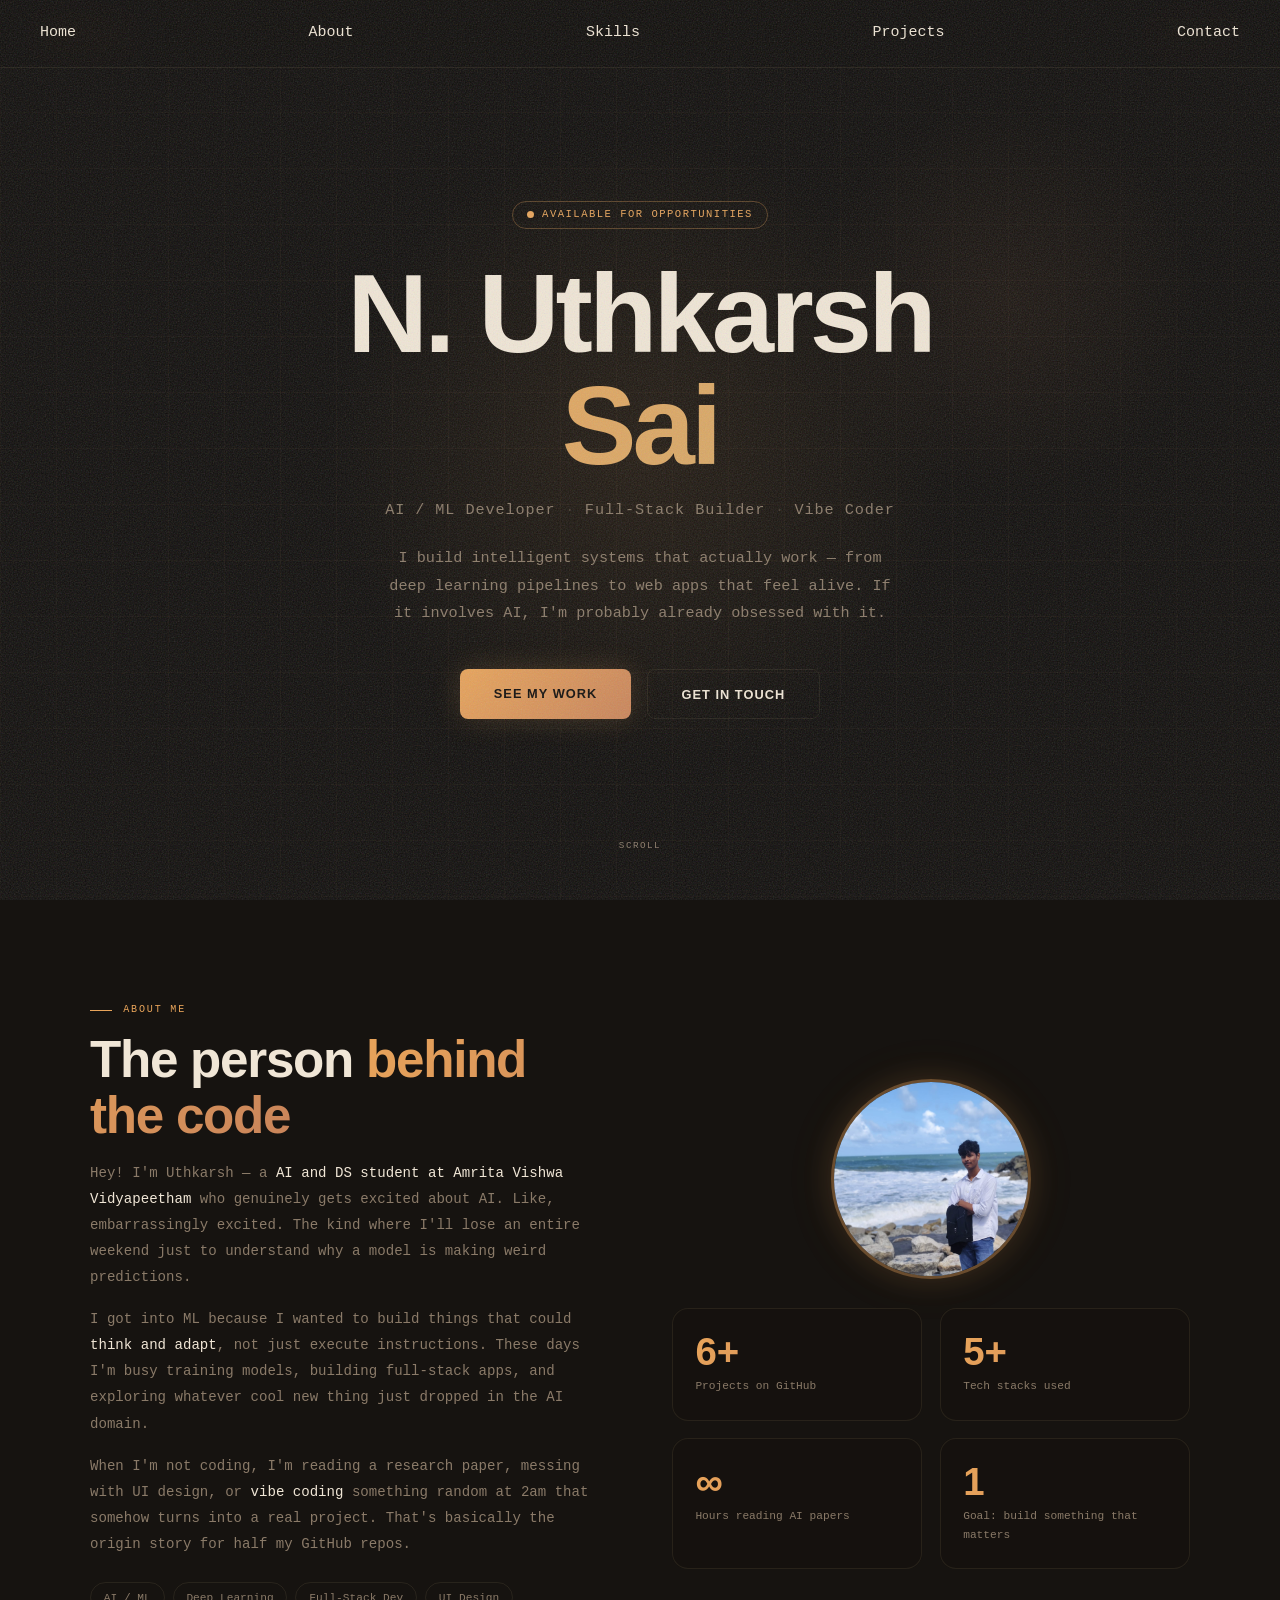
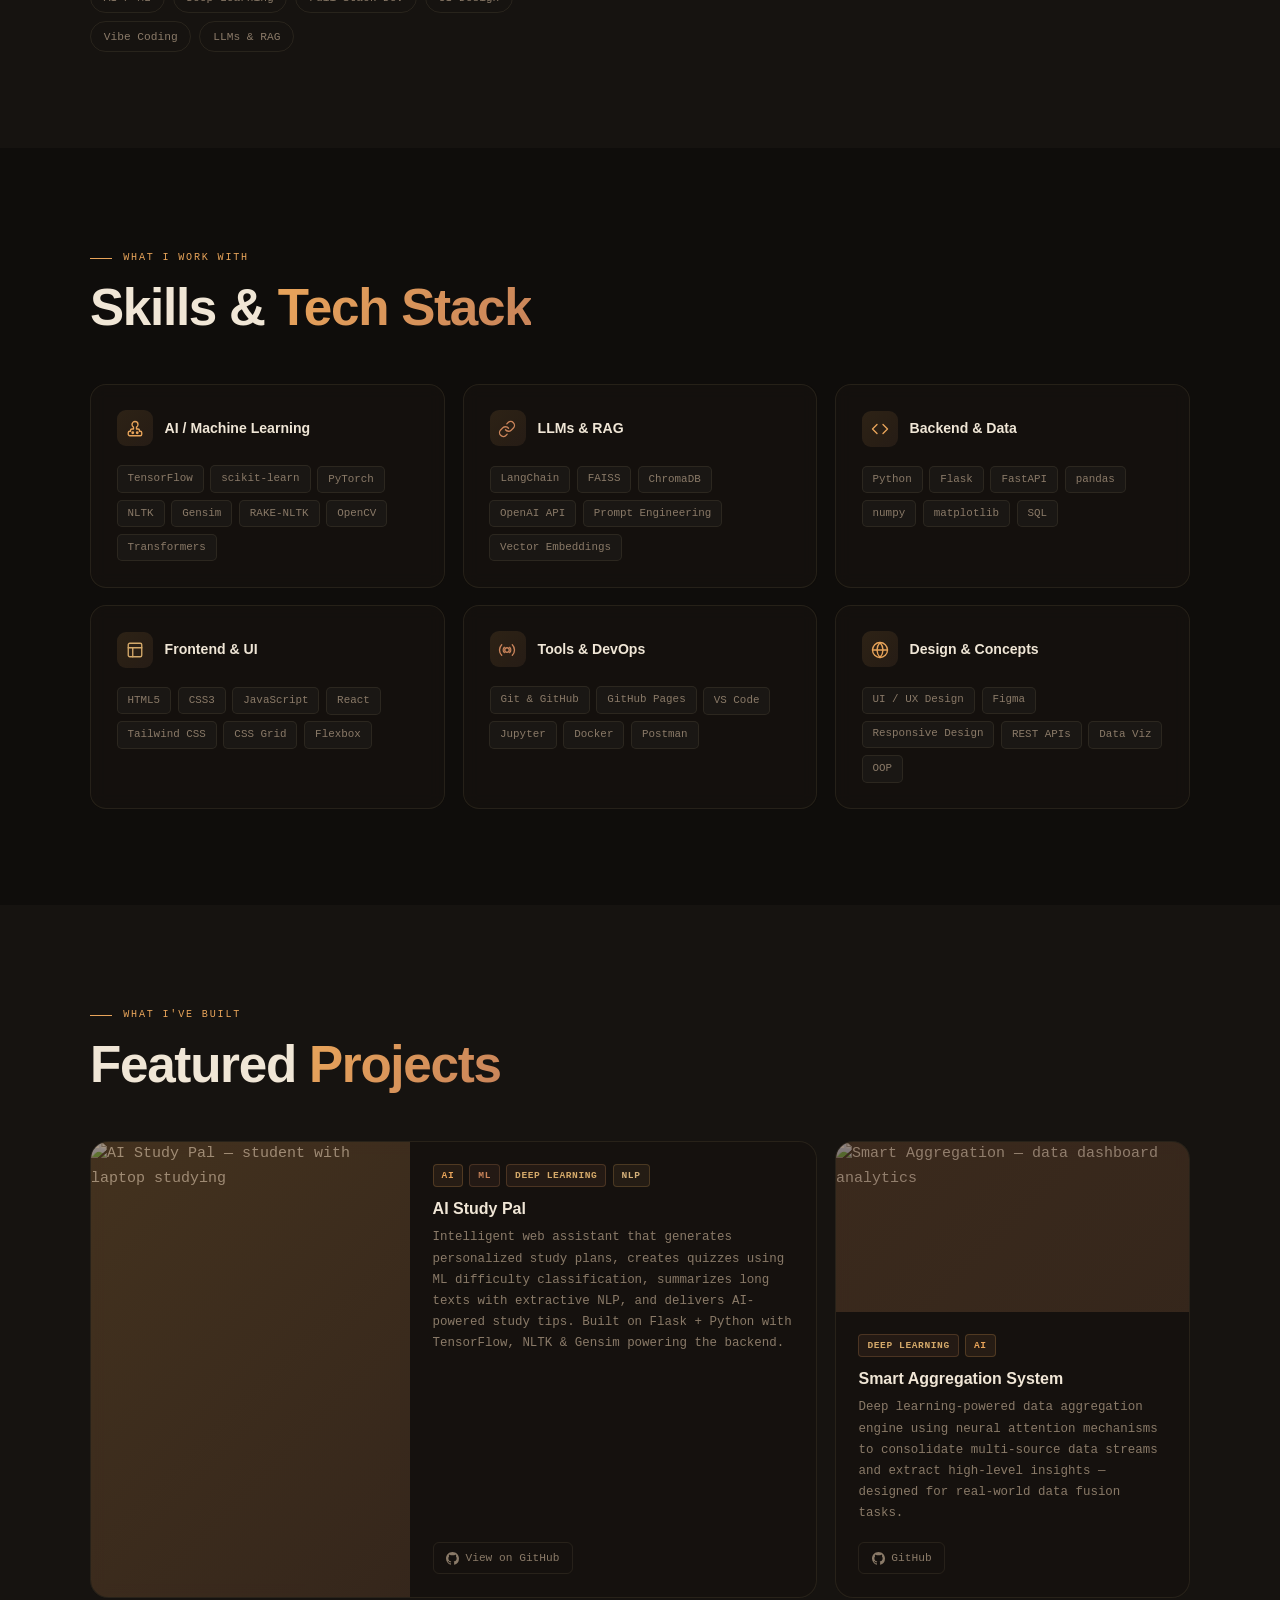
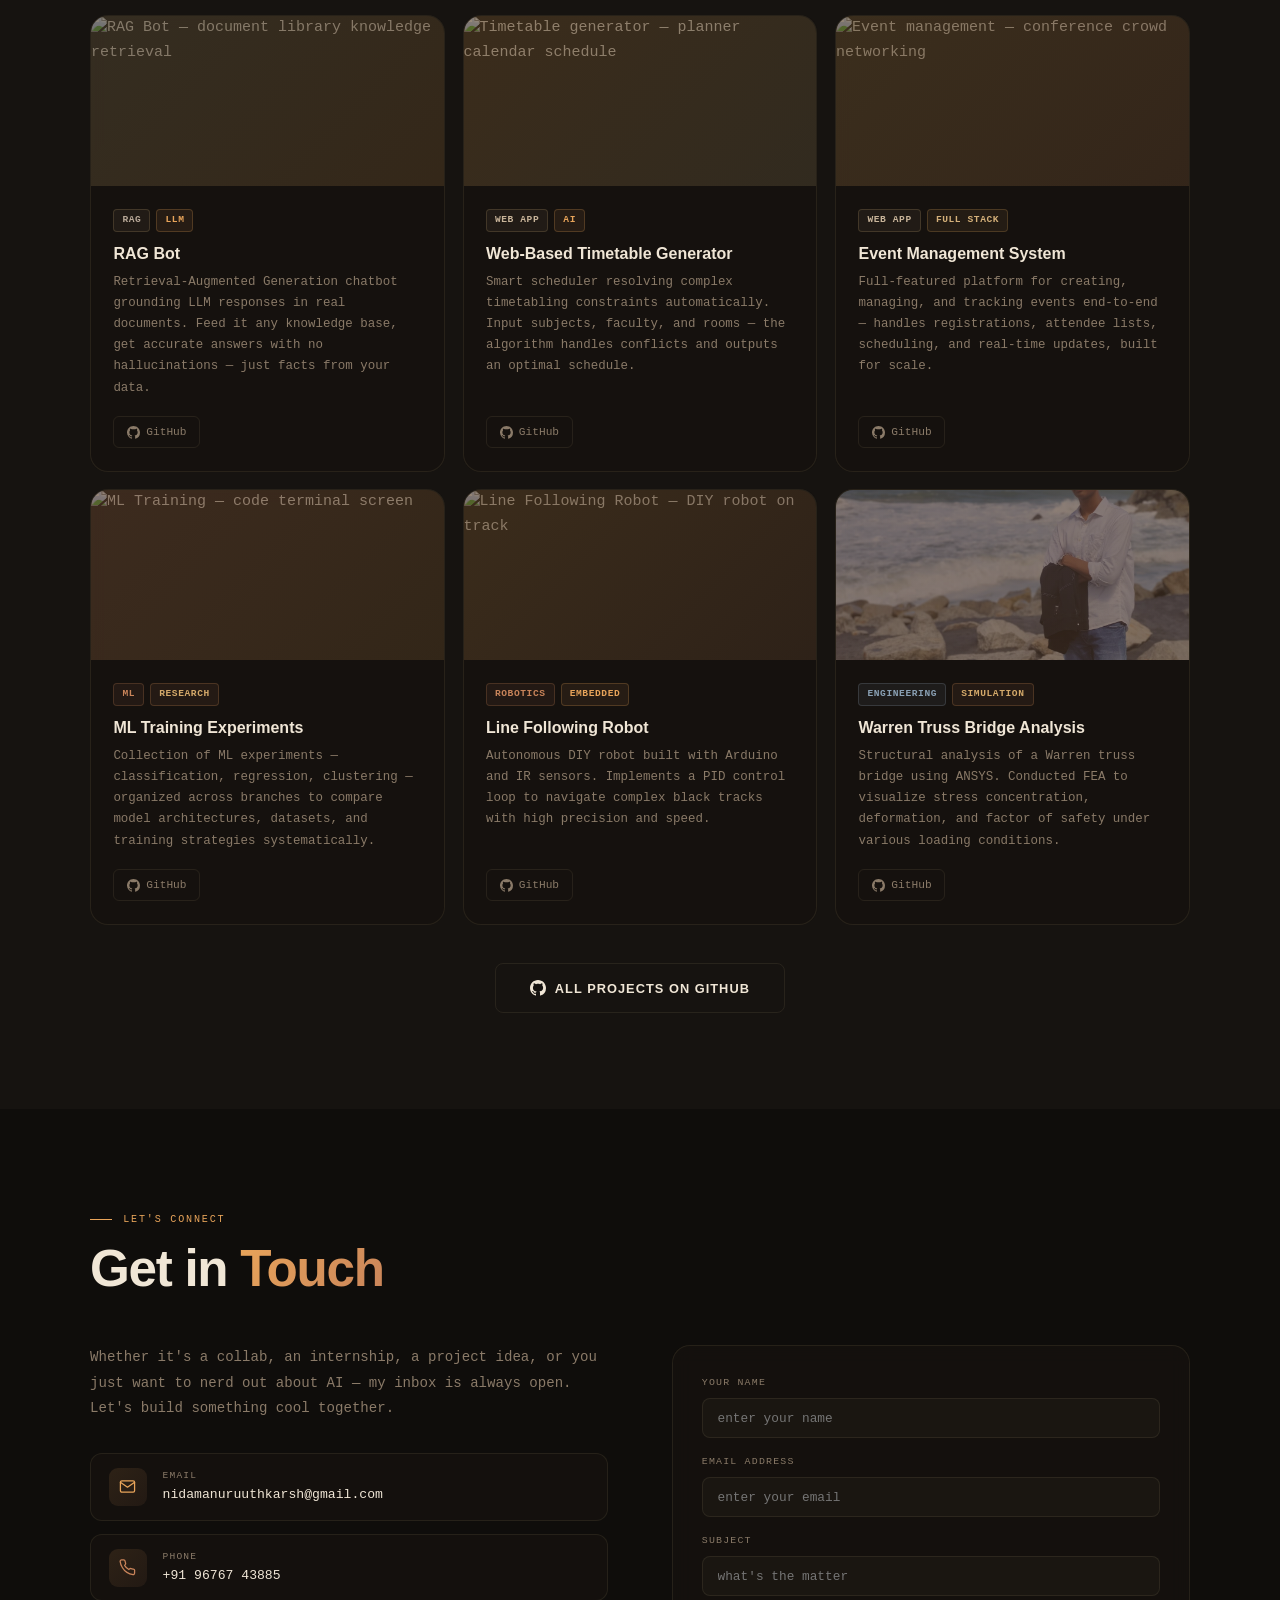
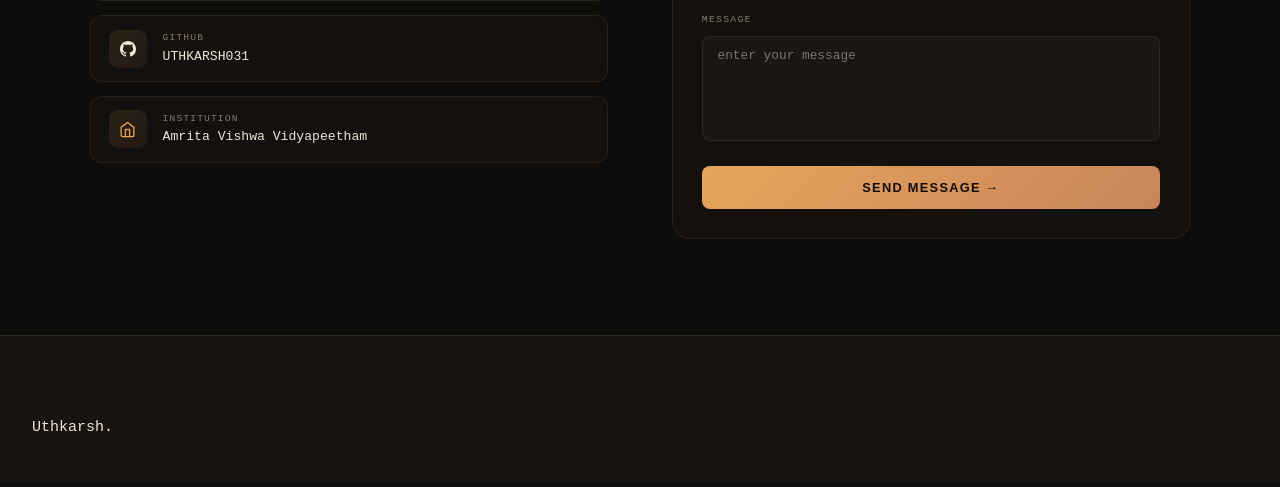
==== commit db47713f: "edit" ====
--- a/index.html
+++ b/index.html
@@ -106,7 +106,7 @@
         <div>
           <div class="profile-pic-wrap">
             <img
-              src="C:\Users\uthka\.gemini\antigravity\brain\37207df0-dc0d-4128-b803-e2a9fe439cb8\media__1774162136945.jpg"
+              src="assets/idk.jpeg"
               alt="N. Uthkarsh Sai" class="profile-pic" />
           </div>
           <div class="stat-grid">
@@ -467,7 +467,7 @@
         <div class="pc">
           <div class="pthumb">
             <img
-              src="C:\Users\uthka\.gemini\antigravity\brain\37207df0-dc0d-4128-b803-e2a9fe439cb8\warren_truss_analysis_1774161279127.png"
+              src="assets/idk.jpeg"
               alt="Warren Truss Analysis — ANSYS simulation heat map" loading="lazy"
               style="width:100%;height:100%;object-fit:cover;position:absolute;inset:0;opacity:0.45;transition:opacity 0.4s,transform 0.5s;"
               class="pthumb-img" />
